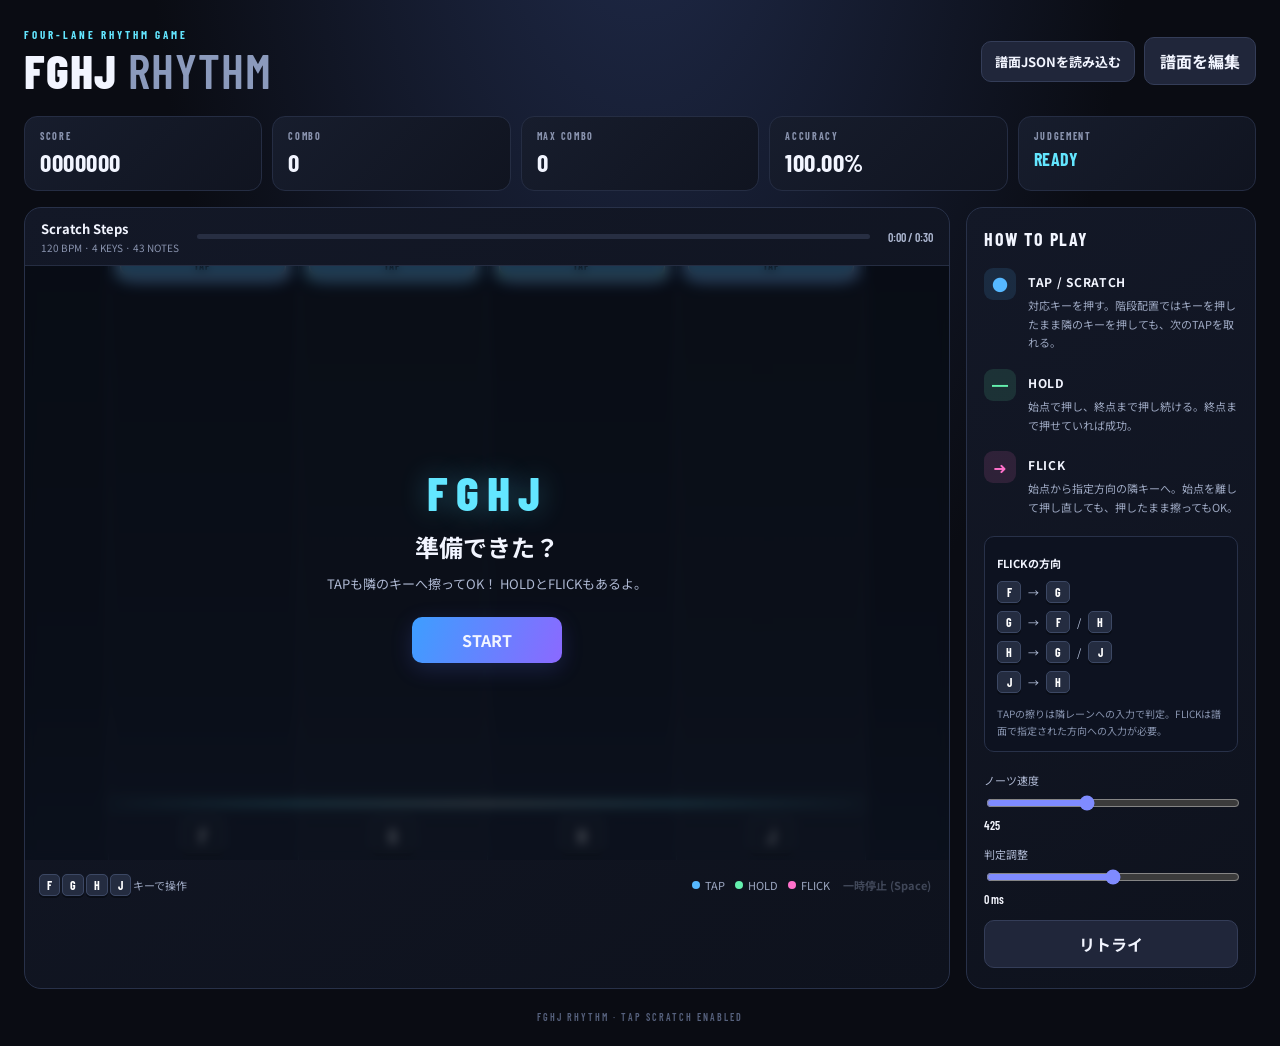
==== index.html @ d4723d65 "Add files via upload" ====
<!doctype html>
<html lang="ja">
<head>
<meta charset="utf-8"><meta name="viewport" content="width=device-width,initial-scale=1">
<title>FGHJ Rhythm</title><link rel="stylesheet" href="style.css">
</head>
<body>
<main class="app">
  <header class="topbar"><div><div class="eyebrow">FOUR-LANE RHYTHM GAME</div><h1>FGHJ <span>RHYTHM</span></h1></div>
    <div class="top-actions"><label class="file-button" for="chartFile">譜面JSONを読み込む</label><input id="chartFile" type="file" accept=".json,application/json"><button id="editorToggle" class="secondary">譜面を編集</button></div>
  </header>
  <section class="hud">
    <div class="stat"><span>SCORE</span><strong id="score">0000000</strong></div><div class="stat"><span>COMBO</span><strong id="combo">0</strong></div><div class="stat"><span>MAX COMBO</span><strong id="maxCombo">0</strong></div><div class="stat"><span>ACCURACY</span><strong id="accuracy">100.00%</strong></div><div class="stat"><span>JUDGEMENT</span><strong id="judgement">READY</strong></div>
  </section>
  <section class="game-layout">
    <div class="game-shell">
      <div class="game-meta"><div><strong id="songTitle">Scratch Steps</strong><small id="songInfo">120 BPM · 4 KEYS</small></div><div class="progress-wrap"><div id="progress"></div></div><span id="timeLabel">0:00 / 0:30</span></div>
      <div id="game" class="game" tabindex="0" aria-label="FGHJキーで操作する音楽ゲーム">
        <div class="lane-guides"><div class="lane" data-lane="0"><div class="lane-key">F</div></div><div class="lane" data-lane="1"><div class="lane-key">G</div></div><div class="lane" data-lane="2"><div class="lane-key">H</div></div><div class="lane" data-lane="3"><div class="lane-key">J</div></div></div>
        <div id="notes" class="notes"></div><div class="hit-line"><span></span></div><div id="laneFlash" class="lane-flashes"></div>
        <div id="countdown" class="overlay"><div class="overlay-card"><div class="big-symbol">FGHJ</div><h2 id="overlayTitle">準備できた？</h2><p id="overlayText">TAPも隣のキーへ擦ってOK！ HOLDとFLICKもあるよ。</p><button id="startButton" class="primary">START</button></div></div>
        <div id="pauseOverlay" class="overlay hidden"><div class="overlay-card"><h2>PAUSED</h2><p>Spaceキーまたはボタンで再開</p><button id="resumeButton" class="primary">再開</button></div></div>
      </div>
      <div class="key-hints"><span><kbd>F</kbd> <kbd>G</kbd> <kbd>H</kbd> <kbd>J</kbd> キーで操作</span><span><i class="dot tap"></i>TAP <i class="dot hold"></i>HOLD <i class="dot flick"></i>FLICK</span><button id="pauseButton" class="text-button" disabled>一時停止 (Space)</button></div>
    </div>
    <aside class="side-panel">
      <h2>HOW TO PLAY</h2>
      <div class="how-item"><span class="note-icon tap-icon">●</span><div><strong>TAP / SCRATCH</strong><p>対応キーを押す。階段配置ではキーを押したまま隣のキーを押しても、次のTAPを取れる。</p></div></div>
      <div class="how-item"><span class="note-icon hold-icon">━</span><div><strong>HOLD</strong><p>始点で押し、終点まで押し続ける。終点まで押せていれば成功。</p></div></div>
      <div class="how-item"><span class="note-icon flick-icon">➜</span><div><strong>FLICK</strong><p>始点から指定方向の隣キーへ。始点を離して押し直しても、押したまま擦ってもOK。</p></div></div>
      <div class="rule-box"><strong>FLICKの方向</strong><div class="direction-row"><kbd>F</kbd> → <kbd>G</kbd></div><div class="direction-row"><kbd>G</kbd> → <kbd>F</kbd> / <kbd>H</kbd></div><div class="direction-row"><kbd>H</kbd> → <kbd>G</kbd> / <kbd>J</kbd></div><div class="direction-row"><kbd>J</kbd> → <kbd>H</kbd></div><small>TAPの擦りは隣レーンへの入力で判定。FLICKは譜面で指定された方向への入力が必要。</small></div>
      <div class="side-bottom"><label class="setting"><span>ノーツ速度</span><input id="speed" type="range" min="250" max="700" step="25" value="425"><b id="speedValue">425</b></label><label class="setting"><span>判定調整</span><input id="offset" type="range" min="-100" max="100" step="5" value="0"><b id="offsetValue">0 ms</b></label><button id="retryButton" class="secondary full">リトライ</button></div>
    </aside>
  </section>
  <section id="chartPanel" class="chart-panel hidden"><div class="chart-panel-head"><div><h2>譜面JSON</h2><p>階段TAP、HOLD、FLICKを編集できます。timeは曲開始からの秒数。</p></div><button id="downloadChart" class="secondary">JSONを保存</button></div><textarea id="chartText" spellcheck="false" aria-label="譜面JSON"></textarea><div class="chart-actions"><button id="applyChart" class="primary">譜面を適用</button><span id="chartMessage" role="status"></span></div>
    <details><summary>譜面形式</summary><pre>{
  "title": "Scratch Steps",
  "bpm": 120,
  "duration": 30,
  "notes": [
    { "type": "tap", "lane": 0, "time": 2.0 },
    { "type": "tap", "lane": 1, "time": 2.25 },
    { "type": "hold", "lane": 2, "time": 3.0, "end": 4.0 },
    { "type": "flick", "lane": 2, "to": 3, "time": 5.0 }
  ]
}</pre><p>lane: F=0, G=1, H=2, J=3。FLICKのtoもレーン番号。TAPは同時押しも可能。</p></details>
  </section>
  <footer>FGHJ RHYTHM · TAP SCRATCH ENABLED</footer>
</main><script src="game.js"></script>
</body></html>
---- style.css ----
@import url('https://fonts.googleapis.com/css2?family=Barlow+Condensed:wght@500;600;700;800&family=Noto+Sans+JP:wght@400;500;600;700;800&display=swap');
:root{color-scheme:dark;--bg:#0a0c13;--muted:#8993ae;--text:#f2f5ff;--cyan:#63e6ff;--tap:#56b8ff;--hold:#64f0ae;--flick:#ff70ca}
*{box-sizing:border-box}body{margin:0;background:radial-gradient(ellipse at 50% -20%,#202b4b 0%,var(--bg) 55%);color:var(--text);font-family:'Noto Sans JP',system-ui,sans-serif;min-height:100vh}button,input,textarea{font:inherit}button{cursor:pointer;border:0;color:var(--text);font-weight:700;border-radius:10px;padding:11px 15px;transition:transform .12s,filter .12s}button:hover{filter:brightness(1.12)}button:active{transform:scale(.98)}button:disabled{opacity:.35;cursor:not-allowed}.primary{background:linear-gradient(110deg,#3d9eff,#8b69ff);box-shadow:0 6px 22px #5a76ff30}.secondary,.file-button{background:#20263a;border:1px solid #343d58}.file-button{display:inline-flex;align-items:center;padding:10px 13px;border-radius:10px;font-size:13px;font-weight:700;cursor:pointer}#chartFile{display:none}.app{max-width:1300px;margin:auto;padding:28px 24px 18px}.topbar{display:flex;justify-content:space-between;align-items:center;gap:20px;margin-bottom:22px}.eyebrow{font:700 11px 'Barlow Condensed',sans-serif;letter-spacing:3px;color:var(--cyan)}h1{font:800 clamp(32px,4vw,48px)/1 'Barlow Condensed',sans-serif;letter-spacing:1px;margin:5px 0 0}h1 span{color:#8b9abc;font-weight:600}.top-actions{display:flex;gap:9px;align-items:center;flex-wrap:wrap}.hud{display:grid;grid-template-columns:repeat(5,1fr);gap:10px;margin-bottom:16px}.stat{padding:13px 15px;background:linear-gradient(135deg,#171d2d,#101420);border:1px solid #252d43;border-radius:13px;min-width:0}.stat span{display:block;color:var(--muted);font:700 10px 'Barlow Condensed',sans-serif;letter-spacing:1.7px;margin-bottom:5px}.stat strong{font:700 clamp(17px,2vw,25px) 'Barlow Condensed',sans-serif;letter-spacing:.5px;white-space:nowrap}.stat:last-child strong{font-size:18px;color:var(--cyan)}.game-layout{display:grid;grid-template-columns:minmax(0,1fr) 290px;gap:16px;align-items:stretch}.game-shell,.side-panel,.chart-panel{background:linear-gradient(150deg,#131827,#0e121d);border:1px solid #283149;border-radius:17px;overflow:hidden}.game-meta{height:58px;padding:11px 16px;display:flex;align-items:center;gap:18px;border-bottom:1px solid #252d42}.game-meta>div:first-child{min-width:130px}.game-meta strong{display:block;font-size:13px}.game-meta small{display:block;color:var(--muted);font-size:10px;margin-top:2px}.progress-wrap{height:5px;background:#272e42;border-radius:5px;flex:1;overflow:hidden}.progress-wrap div{height:100%;width:0;background:linear-gradient(90deg,var(--cyan),#9c7cff);transition:width .1s}#timeLabel{font:600 12px 'Barlow Condensed',sans-serif;color:#aeb8d2;white-space:nowrap}.game{height:min(66vh,650px);min-height:440px;position:relative;overflow:hidden;background:linear-gradient(180deg,#0d1220,#11172a 70%,#172039);outline:none;user-select:none;touch-action:manipulation}.lane-guides{position:absolute;inset:0;display:grid;grid-template-columns:repeat(4,1fr);padding:0 9%}.lane{position:relative;border-left:1px solid #343e5b;background:linear-gradient(180deg,#ffffff02,#8c9dff08)}.lane:last-child{border-right:1px solid #343e5b}.lane:nth-child(even){background-color:#ffffff04}.lane-key{position:absolute;bottom:7px;left:50%;transform:translateX(-50%);width:45px;height:36px;display:grid;place-items:center;border:1px solid #596786;border-radius:8px;background:#222b42;color:#eaf1ff;font:700 21px 'Barlow Condensed',sans-serif;box-shadow:0 3px 0 #090d16;z-index:4}.lane.active .lane-key{background:#b1f6ff;color:#0d1730;box-shadow:0 0 24px #5be7ff99;transform:translateX(-50%) translateY(2px)}.hit-line{position:absolute;left:9%;right:9%;bottom:55px;height:3px;background:linear-gradient(90deg,transparent,var(--cyan),#fff,var(--cyan),transparent);box-shadow:0 0 14px #65e8ff90;z-index:3}.hit-line span{position:absolute;left:0;right:0;top:-7px;height:17px;background:linear-gradient(90deg,transparent,#68eaff10,transparent)}.notes{position:absolute;inset:0;z-index:2;pointer-events:none}.note{position:absolute;width:18%;left:calc(9% + var(--lane)*20.5% + 1.25%);height:18px;transform:translateY(-50%);border:1px solid #ffffff9c;display:flex;align-items:center;justify-content:center;font:800 10px 'Barlow Condensed',sans-serif;letter-spacing:1px}.note.tap{background:var(--tap);color:#07111e;border-radius:50px;box-shadow:0 0 16px #56b8ff99}.note.hold{background:linear-gradient(90deg,#38cf8b,#9bffd2);color:#082016;border-radius:7px 7px 3px 3px;box-shadow:0 0 13px #64f0ae70}.hold-body{position:absolute;left:0;right:0;top:100%;background:linear-gradient(90deg,#2bb97977,#8fffc077);border-left:2px solid var(--hold);border-right:2px solid var(--hold);border-bottom:2px solid var(--hold);border-radius:0 0 6px 6px}.note.flick{background:var(--flick);color:#2b0920;border-radius:5px 13px 5px 13px;box-shadow:0 0 16px #ff70ca88}.note.flick::after{content:attr(data-arrow);position:absolute;right:8px;font-size:17px}.note.hit{opacity:.2}.lane-flashes{position:absolute;inset:0;pointer-events:none;z-index:1}.flash{position:absolute;bottom:0;height:100px;width:20.5%;background:linear-gradient(0deg,#68eaff24,transparent);animation:fade .2s forwards}@keyframes fade{to{opacity:0}}.overlay{position:absolute;inset:0;z-index:8;display:grid;place-items:center;background:#080b13bb;backdrop-filter:blur(5px)}.overlay.hidden{display:none}.overlay-card{text-align:center;padding:28px 22px;max-width:390px}.big-symbol{font:800 48px 'Barlow Condensed',sans-serif;letter-spacing:8px;color:var(--cyan);text-shadow:0 0 28px #54dfff55}.overlay h2{margin:8px 0;font-size:24px}.overlay p{font-size:13px;line-height:1.8;color:#aeb8d2;margin:0 0 22px}.overlay button{min-width:150px}.key-hints{display:flex;align-items:center;gap:9px;flex-wrap:wrap;padding:13px 14px;color:#9da8c2;font-size:11px}.key-hints kbd,.direction-row kbd{font:700 12px 'Barlow Condensed',sans-serif;padding:3px 7px;background:#242c40;border:1px solid #3c4864;border-radius:5px;color:#fff;box-shadow:0 2px 0 #090d16}.key-hints>span:nth-child(2){display:flex;align-items:center;gap:5px;margin-left:auto}.dot{display:inline-block;width:8px;height:8px;border-radius:50%;margin-left:5px}.dot.tap{background:var(--tap)}.dot.hold{background:var(--hold)}.dot.flick{background:var(--flick)}.text-button{background:transparent;color:#9ca8c5;padding:4px;font-size:11px}.side-panel{padding:20px 17px;display:flex;flex-direction:column}.side-panel h2,.chart-panel h2{font:700 18px 'Barlow Condensed',sans-serif;letter-spacing:1.5px;margin:0 0 18px}.how-item{display:flex;gap:12px;align-items:flex-start;margin-bottom:17px}.note-icon{width:32px;height:32px;flex:none;border-radius:9px;display:grid;place-items:center;font-weight:800}.tap-icon{background:#56b8ff20;color:var(--tap)}.hold-icon{background:#64f0ae20;color:var(--hold)}.flick-icon{background:#ff70ca20;color:var(--flick)}.how-item strong{font-size:12px;letter-spacing:.7px}.how-item p{font-size:11px;color:#9da8c2;line-height:1.7;margin:4px 0 0}.rule-box{padding:12px;background:#0d1220;border:1px solid #283149;border-radius:10px;margin-top:2px}.rule-box>strong{font-size:11px}.direction-row{display:flex;align-items:center;gap:7px;margin-top:8px;font-size:11px;color:#b6c2dc}.direction-row kbd{min-width:24px;text-align:center}.rule-box small{display:block;color:#8793ae;line-height:1.7;font-size:10px;margin-top:12px}.side-bottom{margin-top:auto;padding-top:20px}.setting{display:grid;grid-template-columns:1fr auto;gap:5px 10px;align-items:center;margin-bottom:14px;font-size:11px;color:#aeb8d2}.setting b{font:600 12px 'Barlow Condensed',sans-serif;color:#f5f7ff}.setting input{grid-column:1/3;width:100%;accent-color:#7f8bff}.full{width:100%}.chart-panel{margin-top:16px;padding:20px}.chart-panel-head{display:flex;align-items:center;justify-content:space-between;gap:15px}.chart-panel h2{margin-bottom:5px}.chart-panel p{font-size:12px;color:#9da8c2;margin:0 0 15px}.chart-panel textarea{width:100%;min-height:230px;background:#090d17;border:1px solid #303b56;border-radius:10px;color:#d4e7ff;padding:14px;font:12px/1.65 ui-monospace,SFMono-Regular,Consolas,monospace;resize:vertical}.chart-actions{display:flex;align-items:center;gap:14px;margin-top:12px}.chart-actions span{font-size:12px;color:var(--hold)}details{margin-top:17px;color:#aeb8d2;font-size:12px}details pre{background:#090d17;padding:12px;border-radius:8px;overflow:auto;color:#c6e4ff}details p{margin-top:10px!important}footer{text-align:center;color:#56617d;font:600 10px 'Barlow Condensed',sans-serif;letter-spacing:2px;padding:22px 0 5px}.hidden{display:none!important}
@media(max-width:900px){.game-layout{grid-template-columns:1fr}.side-panel{display:grid;grid-template-columns:repeat(2,minmax(0,1fr));gap:10px 18px}.side-panel h2,.rule-box,.side-bottom{grid-column:1/-1}.side-panel h2{margin-bottom:4px}.how-item{margin-bottom:6px}.side-bottom{padding-top:8px}.game{height:62vh}}@media(max-width:600px){.app{padding:18px 10px}.topbar{align-items:flex-start;flex-direction:column}.top-actions{width:100%}.hud{grid-template-columns:repeat(3,1fr)}.stat{padding:10px}.stat strong{font-size:19px}.game-meta{gap:8px;padding:10px}.game-meta>div:first-child{min-width:105px}.game-meta strong{font-size:11px}.game-meta small{font-size:9px}#timeLabel{font-size:10px}.game{min-height:420px;height:60vh}.lane-guides{padding:0 5%}.hit-line{left:5%;right:5%}.note{width:21%;left:calc(5% + var(--lane)*22.5% + .75%)}.lane-key{width:37px;height:32px}.key-hints{font-size:10px}.key-hints>span:nth-child(2){margin-left:0}.side-panel{grid-template-columns:1fr}.side-panel h2,.rule-box,.side-bottom{grid-column:1}.chart-panel{padding:14px}.chart-panel-head{align-items:flex-start;flex-direction:column}}
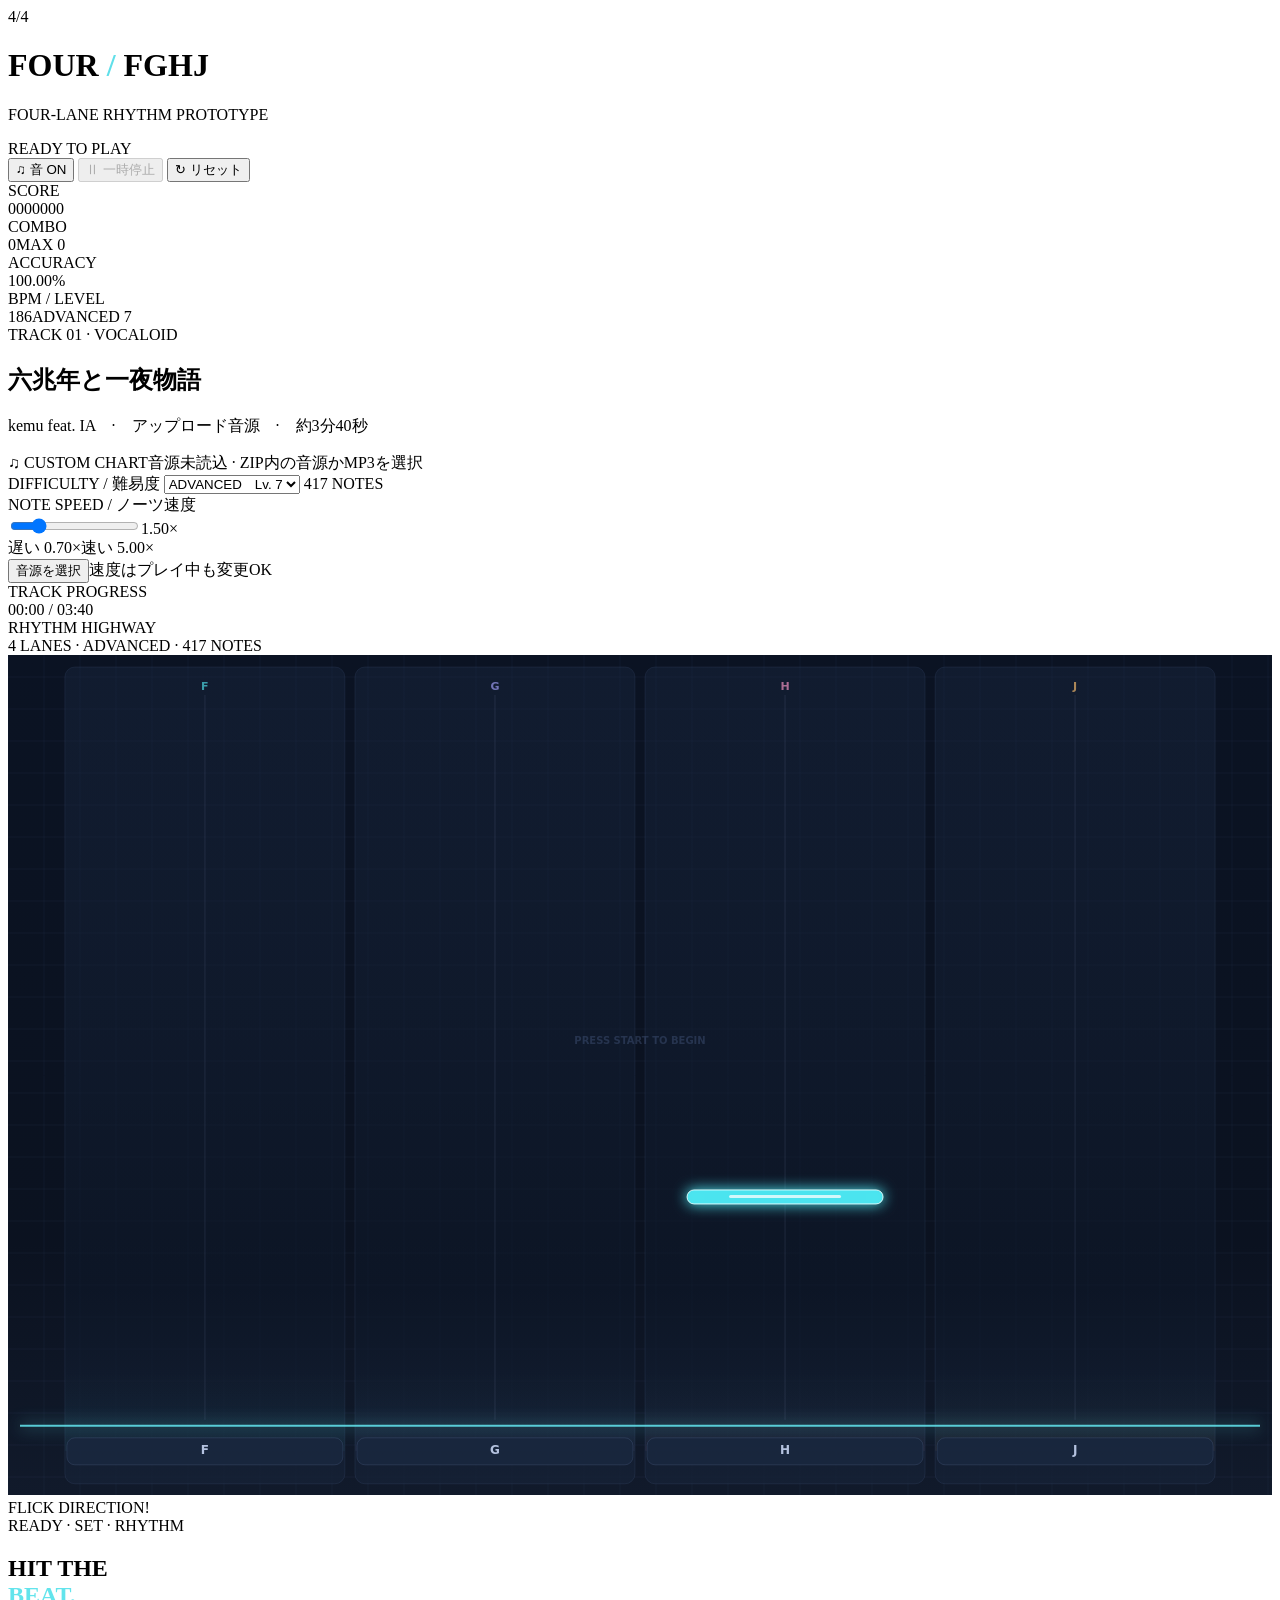
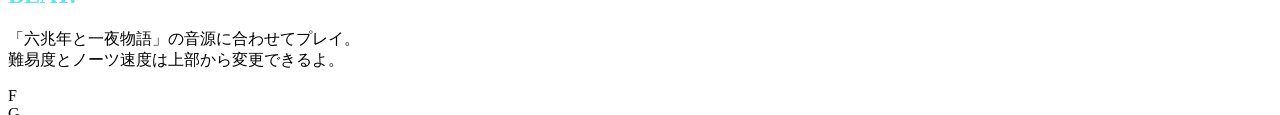
==== commit 2d2ad1f7: "Add files via upload" ====
--- a/index.html
+++ b/index.html
@@ -1,50 +1,450 @@
 <!doctype html>
 <html lang="ja">
 <head>
-<meta charset="utf-8"><meta name="viewport" content="width=device-width,initial-scale=1">
-<title>FGHJ Rhythm</title><link rel="stylesheet" href="style.css">
+<meta charset="utf-8">
+<meta name="viewport" content="width=device-width,initial-scale=1,maximum-scale=1,user-scalable=no">
+<meta name="theme-color" content="#090d18">
+<title>FOUR / FGHJ Rhythm — 六兆年と一夜物語</title>
+<link rel="stylesheet" href="./css/style.css">
+<script src="./js/game.js" defer></script>
 </head>
 <body>
-<main class="app">
-  <header class="topbar"><div><div class="eyebrow">FOUR-LANE RHYTHM GAME</div><h1>FGHJ <span>RHYTHM</span></h1></div>
-    <div class="top-actions"><label class="file-button" for="chartFile">譜面JSONを読み込む</label><input id="chartFile" type="file" accept=".json,application/json"><button id="editorToggle" class="secondary">譜面を編集</button></div>
+<div class="app">
+  <header class="topbar">
+    <div class="brand">
+      <div class="logo">4/4</div>
+      <div><h1>FOUR <span style="color:#60dfe9">/</span> FGHJ</h1><p>FOUR-LANE RHYTHM PROTOTYPE</p></div>
+    </div>
+    <div class="top-actions">
+      <div class="status"><span class="status-dot"></span><span id="statusText">READY TO PLAY</span></div>
+      <button class="icon-btn" id="soundBtn" title="リズムガイド音のON/OFF">♫ 音 ON</button>
+      <button class="secondary-btn" id="pauseBtn" disabled>Ⅱ 一時停止</button>
+      <button class="secondary-btn" id="restartBtn">↻ リセット</button>
+    </div>
   </header>
-  <section class="hud">
-    <div class="stat"><span>SCORE</span><strong id="score">0000000</strong></div><div class="stat"><span>COMBO</span><strong id="combo">0</strong></div><div class="stat"><span>MAX COMBO</span><strong id="maxCombo">0</strong></div><div class="stat"><span>ACCURACY</span><strong id="accuracy">100.00%</strong></div><div class="stat"><span>JUDGEMENT</span><strong id="judgement">READY</strong></div>
+
+  <section class="hud" aria-label="プレイ情報">
+    <div class="metric primary"><div class="metric-label">SCORE</div><div class="metric-value" id="score">0000000</div></div>
+    <div class="metric"><div class="metric-label">COMBO</div><div class="metric-value" id="combo">0<span class="metric-sub">MAX <span id="maxCombo">0</span></span></div></div>
+    <div class="metric"><div class="metric-label">ACCURACY</div><div class="metric-value" id="accuracy">100.00<span class="metric-sub">%</span></div></div>
+    <div class="metric"><div class="metric-label">BPM / LEVEL</div><div class="metric-value"><span id="bpmMain">186</span><span class="metric-sub" id="levelLabel">ADVANCED 7</span></div></div>
   </section>
-  <section class="game-layout">
-    <div class="game-shell">
-      <div class="game-meta"><div><strong id="songTitle">Scratch Steps</strong><small id="songInfo">120 BPM · 4 KEYS</small></div><div class="progress-wrap"><div id="progress"></div></div><span id="timeLabel">0:00 / 0:30</span></div>
-      <div id="game" class="game" tabindex="0" aria-label="FGHJキーで操作する音楽ゲーム">
-        <div class="lane-guides"><div class="lane" data-lane="0"><div class="lane-key">F</div></div><div class="lane" data-lane="1"><div class="lane-key">G</div></div><div class="lane" data-lane="2"><div class="lane-key">H</div></div><div class="lane" data-lane="3"><div class="lane-key">J</div></div></div>
-        <div id="notes" class="notes"></div><div class="hit-line"><span></span></div><div id="laneFlash" class="lane-flashes"></div>
-        <div id="countdown" class="overlay"><div class="overlay-card"><div class="big-symbol">FGHJ</div><h2 id="overlayTitle">準備できた？</h2><p id="overlayText">TAPも隣のキーへ擦ってOK！ HOLDとFLICKもあるよ。</p><button id="startButton" class="primary">START</button></div></div>
-        <div id="pauseOverlay" class="overlay hidden"><div class="overlay-card"><h2>PAUSED</h2><p>Spaceキーまたはボタンで再開</p><button id="resumeButton" class="primary">再開</button></div></div>
+
+  <section class="song-settings" aria-label="楽曲とゲーム設定">
+    <div class="song-ident">
+      <div class="song-kicker">TRACK 01 · VOCALOID</div>
+      <h2 class="song-title">六兆年と一夜物語</h2>
+      <p class="song-artist">kemu feat. IA　·　アップロード音源　·　約3分40秒</p>
+      <div class="audio-controls"><span class="track-tag">♫ CUSTOM CHART</span><span class="audio-state" id="audioStatus" aria-live="polite">音源を読み込み中…</span></div>
+    </div>
+    <label class="setting-field">
+      <span class="setting-label">DIFFICULTY / 難易度</span>
+      <select class="setting-select" id="difficultySelect" aria-label="難易度を選択">
+        <option value="ADVANCED">ADVANCED　Lv. 7</option>
+        <option value="EXPERT">EXPERT　Lv. 11</option>
+        <option value="MASTER">MASTER　Lv. 13</option>
+      </select>
+      <span class="audio-state" id="chartCount">417 NOTES</span>
+    </label>
+    <div class="setting-field">
+      <label class="setting-label" for="speedSlider">NOTE SPEED / ノーツ速度</label>
+      <div class="speed-line"><input class="speed-slider" id="speedSlider" type="range" min="0.70" max="5.00" step="0.05" value="1.50"><output class="speed-value" id="speedValue" for="speedSlider">1.50×</output></div>
+      <div class="speed-extremes"><span>遅い 0.70×</span><span>速い 5.00×</span></div>
+      <div class="audio-controls"><button class="secondary-btn" id="audioLoadBtn" type="button">音源を選択</button><input id="audioFile" type="file" accept="audio/*,.mp3" hidden><span class="audio-state">速度はプレイ中も変更OK</span></div>
+    </div>
+  </section>
+  <audio id="songAudio" src="./music/rokuchounen.mp3" preload="auto"></audio>
+
+  <div class="progress-wrap"><span class="progress-label">TRACK PROGRESS</span><div class="progress-track"><div class="progress-fill" id="progressFill"></div></div><span class="time-label" id="timeLabel">00:00 / 03:40</span></div>
+
+  <main class="game-panel">
+    <div class="stage-head">
+      <div class="stage-heading"><span class="live-bars"><i></i><i></i><i></i><i></i><i></i></span> RHYTHM HIGHWAY</div>
+      <div class="stage-meta" id="stageMeta">4 LANES · 3 NOTE TYPES · SONG CHART</div>
+    </div>
+    <div class="canvas-wrap" id="canvasWrap">
+      <canvas id="game" tabindex="0" aria-label="4レーンのリズムゲーム。FGHJキーまたは画面下部のスワイプでプレイ"></canvas>
+      <div class="toast" id="toast">FLICK DIRECTION!</div>
+      <div class="overlay" id="overlay">
+        <div class="overlay-card" id="overlayCard">
+          <div class="eyebrow">READY · SET · RHYTHM</div>
+          <h2>HIT THE<br><span style="color:#63e4ec">BEAT.</span></h2>
+          <p>「六兆年と一夜物語」の音源に合わせてプレイ。<br>難易度とノーツ速度は上部から変更できるよ。</p>
+          <div class="keychips"><div class="keycap">F</div><div class="keycap">G</div><div class="keycap">H</div><div class="keycap">J</div></div>
+          <button class="primary-btn overlay-btn" id="startBtn">▶　ゲームスタート</button>
+          <p class="overlay-note">キーボード：FGHJ / FLICKは←・→で方向指定<br>タッチ・マウス：左右スワイプでTAP・FLICKも取得</p>
+        </div>
       </div>
-      <div class="key-hints"><span><kbd>F</kbd> <kbd>G</kbd> <kbd>H</kbd> <kbd>J</kbd> キーで操作</span><span><i class="dot tap"></i>TAP <i class="dot hold"></i>HOLD <i class="dot flick"></i>FLICK</span><button id="pauseButton" class="text-button" disabled>一時停止 (Space)</button></div>
-    </div>
-    <aside class="side-panel">
-      <h2>HOW TO PLAY</h2>
-      <div class="how-item"><span class="note-icon tap-icon">●</span><div><strong>TAP / SCRATCH</strong><p>対応キーを押す。階段配置ではキーを押したまま隣のキーを押しても、次のTAPを取れる。</p></div></div>
-      <div class="how-item"><span class="note-icon hold-icon">━</span><div><strong>HOLD</strong><p>始点で押し、終点まで押し続ける。終点まで押せていれば成功。</p></div></div>
-      <div class="how-item"><span class="note-icon flick-icon">➜</span><div><strong>FLICK</strong><p>始点から指定方向の隣キーへ。始点を離して押し直しても、押したまま擦ってもOK。</p></div></div>
-      <div class="rule-box"><strong>FLICKの方向</strong><div class="direction-row"><kbd>F</kbd> → <kbd>G</kbd></div><div class="direction-row"><kbd>G</kbd> → <kbd>F</kbd> / <kbd>H</kbd></div><div class="direction-row"><kbd>H</kbd> → <kbd>G</kbd> / <kbd>J</kbd></div><div class="direction-row"><kbd>J</kbd> → <kbd>H</kbd></div><small>TAPの擦りは隣レーンへの入力で判定。FLICKは譜面で指定された方向への入力が必要。</small></div>
-      <div class="side-bottom"><label class="setting"><span>ノーツ速度</span><input id="speed" type="range" min="250" max="700" step="25" value="425"><b id="speedValue">425</b></label><label class="setting"><span>判定調整</span><input id="offset" type="range" min="-100" max="100" step="5" value="0"><b id="offsetValue">0 ms</b></label><button id="retryButton" class="secondary full">リトライ</button></div>
-    </aside>
-  </section>
-  <section id="chartPanel" class="chart-panel hidden"><div class="chart-panel-head"><div><h2>譜面JSON</h2><p>階段TAP、HOLD、FLICKを編集できます。timeは曲開始からの秒数。</p></div><button id="downloadChart" class="secondary">JSONを保存</button></div><textarea id="chartText" spellcheck="false" aria-label="譜面JSON"></textarea><div class="chart-actions"><button id="applyChart" class="primary">譜面を適用</button><span id="chartMessage" role="status"></span></div>
-    <details><summary>譜面形式</summary><pre>{
-  "title": "Scratch Steps",
-  "bpm": 120,
-  "duration": 30,
-  "notes": [
-    { "type": "tap", "lane": 0, "time": 2.0 },
-    { "type": "tap", "lane": 1, "time": 2.25 },
-    { "type": "hold", "lane": 2, "time": 3.0, "end": 4.0 },
-    { "type": "flick", "lane": 2, "to": 3, "time": 5.0 }
-  ]
-}</pre><p>lane: F=0, G=1, H=2, J=3。FLICKのtoもレーン番号。TAPは同時押しも可能。</p></details>
-  </section>
-  <footer>FGHJ RHYTHM · TAP SCRATCH ENABLED</footer>
-</main><script src="game.js"></script>
-</body></html>+    </div>
+    <div class="bottom-row">
+      <div class="legend">
+        <div class="legend-item"><span class="legend-dot tap"></span><strong>TAP</strong><span>押す / 擦る</span></div>
+        <div class="legend-item"><span class="legend-dot hold"></span><strong>HOLD</strong><span>終点まで押し続ける</span></div>
+        <div class="legend-item"><span class="legend-dot flick"></span><strong>FLICK</strong><span>矢印方向へ擦る</span></div>
+      </div>
+      <div class="foot-hint"><strong>FGHJ</strong> レーン入力　 ·　 <strong>← / →</strong> フリック方向<br>速度・難易度は上部で変更 · MISSでコンボが途切れる</div>
+    </div>
+  </main>
+
+  <div class="judgement-strip" aria-label="判定カウント">
+    <div class="j-item"><b>CRITICAL PERFECT</b><span class="count" id="countCP">0</span></div>
+    <div class="j-item"><b>PERFECT</b><span class="count" id="countP">0</span></div>
+    <div class="j-item"><b>GREAT</b><span class="count" id="countGr">0</span></div>
+    <div class="j-item"><b>GOOD</b><span class="count" id="countGd">0</span></div>
+    <div class="j-item"><b>MISS</b><span class="count" id="countM">0</span></div>
+  </div>
+</div>
+
+<script>
+(() => {
+  'use strict';
+  const BPM = 186, BEAT = 60 / BPM, APPROACH = 1.85;
+  let ROUND = 220.2, noteSpeed = 1.50, selectedDifficulty = 'ADVANCED', audioReady = false, audioFailed = false, audioObjectUrl = null;
+  const DIFFICULTY_INFO = { ADVANCED:{level:7,count:417}, EXPERT:{level:11,count:706}, MASTER:{level:13,count:1174} };
+  const CHART_DATA = {"ADVANCED":[[0.38,2,"T",0,0.0],[4.2262,2,"T",0,0.0],[4.9954,2,"T",0,0.0],[6.1492,3,"T",0,0.0],[6.5338,3,"T",0,0.0],[7.3031,1,"H",0,0.6452],[9.6591,0,"T",0,0.0],[9.8204,1,"F",1,0.0],[9.9817,2,"T",0,0.0],[10.143,3,"H",0,0.9677],[10.7882,0,"T",0,0.0],[11.4333,0,"T",0,0.0],[13.6914,0,"T",0,0.0],[14.014,0,"T",0,0.0],[14.1753,1,"T",0,0.0],[14.3365,3,"T",0,0.0],[15.7882,0,"T",0,0.0],[15.9495,3,"T",0,0.0],[16.5946,3,"T",0,0.0],[16.9172,0,"T",0,0.0],[17.2398,0,"T",0,0.0],[17.5624,0,"T",0,0.0],[18.2075,0,"T",0,0.0],[18.3688,3,"T",0,0.0],[19.3365,2,"T",0,0.0],[19.8204,3,"T",0,0.0],[19.9817,0,"T",0,0.0],[20.9495,2,"T",0,0.0],[21.1107,3,"T",0,0.0],[21.272,2,"T",0,0.0],[21.4333,3,"T",0,0.0],[21.5946,0,"T",0,0.0],[23.2075,3,"T",0,0.0],[23.8527,2,"T",0,0.0],[24.8204,0,"T",0,0.0],[25.143,3,"T",0,0.0],[25.4656,1,"F",1,0.0],[26.272,1,"F",1,0.0],[26.9172,1,"T",0,0.0],[27.0785,2,"T",0,0.0],[27.5624,2,"T",0,0.0],[27.8849,3,"T",0,0.0],[28.3688,0,"T",0,0.0],[29.4978,0,"T",0,0.0],[29.6591,1,"T",0,0.0],[29.9817,0,"F",1,0.0],[30.143,3,"T",0,0.0],[30.4656,3,"T",0,0.0],[31.1107,0,"T",0,0.0],[31.5946,3,"T",0,0.0],[31.7559,0,"H",0,0.6452],[32.0785,1,"T",0,0.0],[32.4011,1,"T",0,0.0],[33.2075,3,"T",0,0.0],[34.014,1,"T",0,0.0],[34.3365,3,"T",0,0.0],[34.6591,1,"T",0,0.0],[35.5462,1,"T",0,0.0],[35.6269,0,"T",0,0.0],[35.9495,2,"T",0,0.0],[36.7559,3,"T",0,0.0],[37.0785,1,"F",-1,0.0],[37.5624,3,"T",0,0.0],[37.8849,2,"T",0,0.0],[38.3688,2,"T",0,0.0],[38.5301,0,"T",0,0.0],[38.8527,1,"T",0,0.0],[39.1753,2,"T",0,0.0],[40.6269,2,"T",0,0.0],[41.1107,3,"F",-1,0.0],[42.0785,2,"T",0,0.0],[42.4011,1,"T",0,0.0],[42.7236,1,"T",0,0.0],[43.3688,1,"T",0,0.0],[43.5301,0,"T",0,0.0],[43.8527,2,"T",0,0.0],[44.4978,3,"T",0,0.0],[44.8204,2,"T",0,0.0],[45.7882,0,"T",0,0.0],[46.1107,1,"T",0,0.0],[46.4333,1,"T",0,0.0],[47.0785,3,"H",0,0.9677],[47.4011,2,"T",0,0.0],[47.5624,0,"T",0,0.0],[48.2075,3,"T",0,0.0],[48.3688,2,"T",0,0.0],[48.5301,1,"T",0,0.0],[48.6914,2,"T",0,0.0],[49.8204,1,"H",0,0.6452],[49.9817,0,"T",0,0.0],[50.143,2,"T",0,0.0],[50.3043,0,"T",0,0.0],[50.4656,3,"T",0,0.0],[51.1107,0,"T",0,0.0],[51.4333,1,"T",0,0.0],[51.7559,0,"H",0,0.9677],[53.0462,1,"H",0,0.9677],[53.6914,0,"T",0,0.0],[53.8527,2,"T",0,0.0],[54.6591,0,"T",0,0.0],[55.3043,3,"H",0,0.6452],[55.6269,1,"T",0,0.0],[55.7882,2,"T",0,0.0],[56.5946,3,"T",0,0.0],[59.3365,1,"T",0,0.0],[59.6591,0,"T",0,0.0],[60.4656,0,"T",0,0.0],[60.6269,1,"T",0,0.0],[61.4333,0,"T",0,0.0],[62.8849,1,"F",1,0.0],[63.0462,3,"T",0,0.0],[63.2075,1,"H",0,0.6452],[64.1753,3,"T",0,0.0],[64.4978,0,"F",1,0.0],[64.6591,1,"T",0,0.0],[66.1107,2,"T",0,0.0],[66.272,0,"T",0,0.0],[66.5946,2,"T",0,0.0],[69.014,3,"H",0,0.9677],[69.3365,1,"T",0,0.0],[69.6591,2,"T",0,0.0],[70.143,1,"T",0,0.0],[70.4656,3,"T",0,0.0],[72.4011,0,"H",0,0.9677],[72.7236,1,"H",0,0.9677],[73.5301,2,"H",0,0.6452],[74.1753,1,"T",0,0.0],[74.9817,3,"T",0,0.0],[75.7882,2,"T",0,0.0],[75.9495,0,"T",0,0.0],[76.1107,3,"H",0,0.6452],[77.0785,2,"T",0,0.0],[77.2398,1,"T",0,0.0],[77.8849,0,"T",0,0.0],[78.5301,3,"T",0,0.0],[78.6914,1,"T",0,0.0],[79.3365,2,"T",0,0.0],[79.6591,1,"F",-1,0.0],[79.9817,3,"T",0,0.0],[80.3043,0,"T",0,0.0],[80.4656,2,"T",0,0.0],[80.6269,3,"T",0,0.0],[80.7882,1,"T",0,0.0],[82.2398,2,"T",0,0.0],[82.4011,1,"T",0,0.0],[82.4817,3,"F",-1,0.0],[82.5624,0,"T",0,0.0],[84.3365,3,"F",-1,0.0],[84.4978,1,"H",0,0.6452],[84.6591,2,"T",0,0.0],[85.3043,2,"T",0,0.0],[86.272,0,"T",0,0.0],[86.5946,1,"T",0,0.0],[87.4011,1,"T",0,0.0],[87.7236,3,"T",0,0.0],[88.2075,3,"T",0,0.0],[88.3688,1,"H",0,0.6452],[88.8527,3,"T",0,0.0],[89.014,2,"T",0,0.0],[89.1753,3,"T",0,0.0],[89.6591,1,"T",0,0.0],[90.4656,2,"T",0,0.0],[90.6269,3,"T",0,0.0],[90.9495,1,"H",0,0.6452],[91.272,0,"H",0,0.6452],[91.4333,3,"T",0,0.0],[91.5946,2,"T",0,0.0],[92.4011,1,"T",0,0.0],[93.2075,1,"H",0,0.9677],[93.5301,2,"T",0,0.0],[93.6914,3,"T",0,0.0],[94.1753,0,"T",0,0.0],[94.8204,2,"F",1,0.0],[94.9817,3,"T",0,0.0],[95.4656,3,"T",0,0.0],[95.8688,2,"T",0,0.0],[96.272,0,"H",0,0.6452],[96.4333,1,"F",-1,0.0],[97.0785,0,"T",0,0.0],[97.4011,3,"H",0,0.6452],[97.8849,0,"T",0,0.0],[99.4978,0,"T",0,0.0],[100.3043,1,"T",0,0.0],[100.4656,0,"H",0,0.9677],[100.6269,2,"F",-1,0.0],[101.1107,1,"T",0,0.0],[101.272,3,"T",0,0.0],[101.4333,2,"T",0,0.0],[101.7559,2,"F",1,0.0],[101.9172,1,"T",0,0.0],[103.0462,0,"T",0,0.0],[103.3688,0,"T",0,0.0],[103.5301,1,"T",0,0.0],[103.6914,2,"T",0,0.0],[104.3365,1,"T",0,0.0],[104.4171,0,"H",0,0.9677],[105.4656,2,"T",0,0.0],[105.6269,0,"T",0,0.0],[105.7882,1,"T",0,0.0],[106.4333,0,"H",0,0.6452],[106.5139,3,"T",0,0.0],[106.5946,1,"T",0,0.0],[107.5624,2,"T",0,0.0],[107.8849,2,"T",0,0.0],[108.2075,3,"T",0,0.0],[108.3688,1,"T",0,0.0],[108.5301,0,"F",1,0.0],[108.6914,1,"T",0,0.0],[109.3365,3,"T",0,0.0],[109.4978,0,"T",0,0.0],[109.9817,3,"T",0,0.0],[110.3043,0,"T",0,0.0],[110.6269,1,"H",0,0.6452],[111.1107,3,"T",0,0.0],[111.272,0,"T",0,0.0],[111.7559,1,"T",0,0.0],[112.2398,0,"T",0,0.0],[112.3204,2,"T",0,0.0],[112.4011,3,"T",0,0.0],[112.7236,1,"F",1,0.0],[112.8849,0,"H",0,0.6452],[113.0462,3,"T",0,0.0],[114.014,0,"T",0,0.0],[114.1753,1,"T",0,0.0],[114.3365,3,"T",0,0.0],[114.4978,1,"T",0,0.0],[114.6591,0,"T",0,0.0],[114.9817,3,"T",0,0.0],[117.2398,2,"T",0,0.0],[118.0462,1,"T",0,0.0],[118.3688,0,"T",0,0.0],[118.8527,0,"T",0,0.0],[119.1753,2,"T",0,0.0],[119.4978,3,"T",0,0.0],[119.6591,1,"T",0,0.0],[119.8204,0,"T",0,0.0],[119.9817,2,"T",0,0.0],[120.7882,1,"T",0,0.0],[121.1107,2,"T",0,0.0],[121.4333,2,"T",0,0.0],[122.8849,3,"T",0,0.0],[123.2075,0,"T",0,0.0],[123.5301,0,"T",0,0.0],[123.8527,3,"F",-1,0.0],[124.014,2,"T",0,0.0],[124.9817,1,"T",0,0.0],[125.143,3,"T",0,0.0],[127.5624,3,"T",0,0.0],[127.8849,0,"F",1,0.0],[128.2075,1,"T",0,0.0],[129.014,2,"H",0,0.9677],[129.6591,1,"T",0,0.0],[131.5946,2,"H",0,0.6452],[131.7559,0,"T",0,0.0],[132.0785,1,"T",0,0.0],[132.4011,3,"H",0,0.6452],[132.7236,1,"T",0,0.0],[133.2075,2,"T",0,0.0],[134.9817,1,"T",0,0.0],[136.4333,3,"T",0,0.0],[136.5946,0,"H",0,0.6452],[137.0785,2,"T",0,0.0],[137.5624,0,"T",0,0.0],[138.6914,1,"T",0,0.0],[138.8527,3,"T",0,0.0],[139.6591,2,"T",0,0.0],[139.8204,0,"T",0,0.0],[140.4656,2,"T",0,0.0],[141.9172,3,"F",-1,0.0],[142.4011,3,"F",-1,0.0],[143.0462,1,"H",0,0.6452],[143.5301,2,"T",0,0.0],[143.6914,3,"T",0,0.0],[144.1753,0,"T",0,0.0],[144.3365,1,"T",0,0.0],[145.143,3,"T",0,0.0],[145.3043,0,"T",0,0.0],[146.5946,2,"T",0,0.0],[147.2398,3,"T",0,0.0],[147.8849,3,"T",0,0.0],[148.8527,3,"T",0,0.0],[149.3365,3,"T",0,0.0],[149.6591,1,"T",0,0.0],[149.9817,0,"T",0,0.0],[151.272,0,"T",0,0.0],[151.4333,1,"T",0,0.0],[152.0785,0,"T",0,0.0],[152.2398,2,"T",0,0.0],[152.4011,1,"T",0,0.0],[152.5624,0,"H",0,0.6452],[154.014,3,"T",0,0.0],[154.1753,1,"T",0,0.0],[154.6591,3,"T",0,0.0],[154.8204,0,"H",0,0.9677],[155.3043,3,"T",0,0.0],[155.4656,2,"T",0,0.0],[155.6269,3,"T",0,0.0],[156.272,2,"T",0,0.0],[156.5946,0,"H",0,0.6452],[156.9172,1,"T",0,0.0],[157.0785,2,"T",0,0.0],[158.0462,1,"T",0,0.0],[158.5301,1,"H",0,0.6452],[158.8527,0,"H",0,0.9677],[159.014,2,"T",0,0.0],[159.8204,1,"T",0,0.0],[159.9817,0,"T",0,0.0],[160.7882,1,"T",0,0.0],[161.1107,1,"F",-1,0.0],[162.4011,3,"T",0,0.0],[162.5624,0,"H",0,0.6452],[162.7236,2,"T",0,0.0],[163.9333,2,"T",0,0.0],[164.014,1,"T",0,0.0],[164.4978,1,"T",0,0.0],[164.6591,3,"T",0,0.0],[165.3043,2,"T",0,0.0],[165.6269,0,"T",0,0.0],[166.272,3,"T",0,0.0],[166.5946,3,"T",0,0.0],[166.7559,1,"T",0,0.0],[166.9172,2,"T",0,0.0],[168.0462,0,"T",0,0.0],[168.3688,3,"T",0,0.0],[168.5301,1,"H",0,0.6452],[169.1753,0,"H",0,0.6452],[169.3365,3,"T",0,0.0],[169.4978,2,"T",0,0.0],[170.4656,1,"T",0,0.0],[171.7559,3,"T",0,0.0],[172.0785,2,"T",0,0.0],[172.4011,2,"T",0,0.0],[172.8849,3,"H",0,0.9677],[173.3688,2,"T",0,0.0],[174.9817,1,"T",0,0.0],[176.1107,2,"T",0,0.0],[176.4333,3,"T",0,0.0],[176.7559,0,"T",0,0.0],[176.9172,3,"H",0,0.6452],[177.5624,0,"T",0,0.0],[177.8849,1,"F",1,0.0],[178.0462,0,"T",0,0.0],[178.3688,2,"T",0,0.0],[178.5301,1,"T",0,0.0],[178.9333,2,"T",0,0.0],[179.014,3,"T",0,0.0],[179.4978,3,"T",0,0.0],[179.6591,2,"F",1,0.0],[179.9817,3,"T",0,0.0],[180.3043,3,"H",0,0.9677],[180.7882,2,"T",0,0.0],[181.5946,1,"H",0,0.9677],[182.0785,3,"T",0,0.0],[183.0462,3,"T",0,0.0],[184.014,0,"T",0,0.0],[185.9495,2,"T",0,0.0],[186.272,2,"T",0,0.0],[186.4333,0,"T",0,0.0],[187.4011,3,"T",0,0.0],[187.7236,1,"T",0,0.0],[187.8849,0,"T",0,0.0],[188.0462,1,"T",0,0.0],[188.2075,0,"T",0,0.0],[188.5301,0,"T",0,0.0],[188.6914,2,"T",0,0.0],[189.4978,2,"H",0,0.6452],[189.6591,1,"T",0,0.0],[189.8204,0,"T",0,0.0],[189.9817,1,"T",0,0.0],[190.143,3,"T",0,0.0],[190.4656,0,"T",0,0.0],[191.5946,0,"T",0,0.0],[191.7559,3,"T",0,0.0],[191.9172,1,"T",0,0.0],[193.2075,0,"T",0,0.0],[194.1753,0,"T",0,0.0],[195.143,3,"T",0,0.0],[195.3849,3,"T",0,0.0],[195.4656,1,"T",0,0.0],[195.9495,1,"T",0,0.0],[196.7559,0,"T",0,0.0],[196.9172,1,"T",0,0.0],[197.0785,0,"T",0,0.0],[197.4011,3,"T",0,0.0],[199.014,0,"T",0,0.0],[199.1753,2,"T",0,0.0],[199.8204,1,"T",0,0.0],[200.7882,3,"T",0,0.0],[201.272,0,"T",0,0.0],[201.7559,0,"T",0,0.0],[201.9172,3,"T",0,0.0],[202.7236,2,"T",0,0.0],[203.0462,0,"T",0,0.0],[203.3688,0,"T",0,0.0],[203.5301,1,"T",0,0.0],[203.6914,3,"T",0,0.0],[204.8204,2,"T",0,0.0],[205.9495,1,"T",0,0.0],[207.1346,3,"T",0,0.0],[207.5192,2,"T",0,0.0],[207.9038,2,"T",0,0.0],[208.2885,1,"T",0,0.0],[209.8269,0,"T",0,0.0],[210.2115,3,"T",0,0.0],[210.9808,3,"T",0,0.0],[211.3654,2,"T",0,0.0],[213.6731,3,"T",0,0.0],[214.4423,1,"T",0,0.0],[215.2115,1,"T",0,0.0],[215.5962,0,"F",1,0.0],[215.9808,0,"T",0,0.0],[216.3654,2,"T",0,0.0],[216.75,2,"T",0,0.0],[217.1346,3,"T",0,0.0],[217.5192,2,"T",0,0.0],[217.9038,1,"T",0,0.0],[218.2885,1,"T",0,0.0]],"EXPERT":[[1.1492,3,"F",-1,0.0],[1.5338,3,"T",0,0.0],[1.9185,3,"T",0,0.0],[2.6877,0,"T",0,0.0],[3.4569,0,"F",1,0.0],[4.2262,3,"T",0,0.0],[5.38,1,"T",0,0.0],[5.7646,2,"F",-1,0.0],[6.1492,3,"T",0,0.0],[6.5338,2,"F",-1,0.0],[6.9185,0,"H",0,0.9677],[7.6877,2,"F",-1,0.0],[9.2262,2,"T",0,0.0],[9.8204,2,"T",0,0.0],[10.143,0,"T",0,0.0],[10.6269,3,"T",0,0.0],[11.272,0,"T",0,0.0],[12.4011,0,"F",1,0.0],[12.7236,1,"T",0,0.0],[13.0462,1,"H",0,0.9677],[14.1753,0,"F",1,0.0],[14.7397,0,"H",0,0.9677],[14.8204,2,"T",0,0.0],[15.3043,1,"T",0,0.0],[15.6269,1,"T",0,0.0],[15.7882,3,"T",0,0.0],[15.9495,0,"F",1,0.0],[16.272,3,"T",0,0.0],[16.4333,0,"T",0,0.0],[16.9172,3,"F",-1,0.0],[17.0785,2,"T",0,0.0],[17.2398,0,"T",0,0.0],[17.3204,2,"T",0,0.0],[17.4011,0,"T",0,0.0],[17.8849,1,"T",0,0.0],[18.0462,3,"H",0,0.9677],[18.2075,0,"F",1,0.0],[19.014,2,"T",0,0.0],[19.3365,2,"F",1,0.0],[19.8204,3,"T",0,0.0],[20.143,0,"H",0,0.6452],[20.4656,1,"T",0,0.0],[20.6269,2,"F",1,0.0],[20.9495,2,"T",0,0.0],[21.1107,3,"F",-1,0.0],[21.4333,0,"T",0,0.0],[21.5946,1,"F",1,0.0],[21.7559,2,"T",0,0.0],[21.9172,3,"T",0,0.0],[22.0785,1,"T",0,0.0],[22.4011,0,"T",0,0.0],[22.7236,3,"T",0,0.0],[23.0462,3,"T",0,0.0],[23.2075,2,"T",0,0.0],[23.3688,0,"T",0,0.0],[23.5301,2,"T",0,0.0],[23.6914,0,"H",0,0.6452],[23.772,1,"F",-1,0.0],[23.8527,3,"F",-1,0.0],[24.3365,1,"H",0,0.9677],[24.6591,2,"H",0,0.9677],[24.8204,0,"T",0,0.0],[25.3043,3,"F",-1,0.0],[25.7882,2,"H",0,0.9677],[26.1107,0,"F",1,0.0],[26.272,3,"T",0,0.0],[26.4333,0,"F",1,0.0],[26.5946,1,"H",0,0.9677],[26.7559,3,"T",0,0.0],[27.0785,0,"T",0,0.0],[27.2398,3,"T",0,0.0],[27.5624,0,"T",0,0.0],[27.7236,3,"T",0,0.0],[28.2075,3,"F",-1,0.0],[28.5301,3,"H",0,0.6452],[28.6914,0,"T",0,0.0],[28.8527,0,"H",0,0.9677],[28.8527,1,"F",-1,0.0],[29.014,2,"H",0,0.9677],[29.1753,1,"F",-1,0.0],[29.4978,3,"T",0,0.0],[29.6591,1,"T",0,0.0],[29.8204,3,"T",0,0.0],[29.9817,1,"T",0,0.0],[30.3043,3,"H",0,0.9677],[30.4656,2,"T",0,0.0],[30.7882,2,"T",0,0.0],[30.9495,1,"F",1,0.0],[31.4333,0,"T",0,0.0],[31.5139,1,"T",0,0.0],[31.5946,3,"T",0,0.0],[31.7559,2,"T",0,0.0],[31.9172,1,"H",0,0.9677],[31.9978,0,"T",0,0.0],[32.0785,2,"H",0,0.9677],[32.2398,3,"H",0,0.9677],[32.4011,0,"F",1,0.0],[32.7236,0,"H",0,0.6452],[33.2075,2,"F",1,0.0],[33.5301,2,"T",0,0.0],[33.8527,0,"T",0,0.0],[34.014,3,"T",0,0.0],[34.1753,1,"T",0,0.0],[34.3365,0,"T",0,0.0],[34.5784,0,"T",0,0.0],[34.6591,1,"T",0,0.0],[34.8204,0,"F",1,0.0],[34.9817,3,"T",0,0.0],[35.143,2,"F",1,0.0],[35.3043,0,"T",0,0.0],[36.0301,1,"T",0,0.0],[36.1107,3,"T",0,0.0],[36.4333,2,"T",0,0.0],[36.5946,3,"T",0,0.0],[36.7559,1,"F",-1,0.0],[36.8365,2,"T",0,0.0],[36.9172,0,"F",1,0.0],[37.2398,2,"H",0,0.9677],[37.4011,0,"T",0,0.0],[37.7236,3,"T",0,0.0],[38.0462,3,"F",-1,0.0],[38.2075,0,"H",0,0.6452],[38.6914,1,"T",0,0.0],[38.8527,2,"T",0,0.0],[39.1753,2,"T",0,0.0],[39.3365,1,"T",0,0.0],[39.4978,3,"T",0,0.0],[39.8204,0,"H",0,0.6452],[40.143,1,"T",0,0.0],[40.4656,2,"H",0,0.9677],[40.6269,3,"T",0,0.0],[40.7882,0,"T",0,0.0],[40.8688,3,"T",0,0.0],[40.9495,1,"T",0,0.0],[41.1107,0,"F",1,0.0],[41.1913,3,"F",-1,0.0],[41.4333,0,"F",1,0.0],[41.9172,3,"T",0,0.0],[42.0785,2,"H",0,0.6452],[42.4011,0,"T",0,0.0],[42.5624,1,"T",0,0.0],[42.7236,3,"T",0,0.0],[43.0462,2,"T",0,0.0],[43.5301,0,"T",0,0.0],[43.8527,2,"F",-1,0.0],[44.1753,0,"T",0,0.0],[44.6591,1,"T",0,0.0],[44.8204,0,"T",0,0.0],[44.9817,3,"H",0,0.9677],[45.7882,0,"T",0,0.0],[46.1107,2,"F",-1,0.0],[46.272,1,"F",1,0.0],[46.8365,0,"F",1,0.0],[46.9172,2,"T",0,0.0],[46.9978,3,"T",0,0.0],[47.0785,2,"T",0,0.0],[47.2398,3,"T",0,0.0],[47.8849,0,"T",0,0.0],[47.8849,3,"T",0,0.0],[48.6914,2,"T",0,0.0],[49.3365,2,"T",0,0.0],[49.4978,1,"T",0,0.0],[50.143,3,"T",0,0.0],[50.3043,2,"T",0,0.0],[50.6269,2,"H",0,0.9677],[50.7882,0,"H",0,0.6452],[50.8688,1,"T",0,0.0],[51.272,3,"H",0,0.9677],[51.4333,1,"T",0,0.0],[51.7559,1,"T",0,0.0],[52.0785,0,"T",0,0.0],[52.1591,2,"T",0,0.0],[52.2398,0,"T",0,0.0],[52.4011,1,"T",0,0.0],[52.5624,2,"T",0,0.0],[52.7236,1,"T",0,0.0],[53.0462,2,"F",1,0.0],[53.2075,1,"T",0,0.0],[53.8527,1,"F",-1,0.0],[54.3365,3,"H",0,0.9677],[54.901,2,"F",-1,0.0],[54.9817,0,"T",0,0.0],[55.143,2,"T",0,0.0],[55.4656,2,"T",0,0.0],[55.6269,1,"T",0,0.0],[55.7075,2,"T",0,0.0],[55.8688,3,"T",0,0.0],[56.272,1,"T",0,0.0],[56.9172,3,"H",0,0.9677],[57.2398,1,"T",0,0.0],[57.4011,0,"T",0,0.0],[57.5624,2,"T",0,0.0],[58.0462,3,"T",0,0.0],[58.6914,1,"H",0,0.6452],[58.8527,0,"T",0,0.0],[58.9333,3,"T",0,0.0],[59.014,2,"H",0,0.6452],[59.6591,1,"T",0,0.0],[59.8204,0,"T",0,0.0],[59.9817,1,"H",0,0.9677],[60.6269,2,"F",-1,0.0],[60.9495,0,"T",0,0.0],[61.1107,3,"F",-1,0.0],[61.272,2,"T",0,0.0],[61.5946,1,"T",0,0.0],[61.7559,0,"T",0,0.0],[62.2398,0,"T",0,0.0],[62.7236,1,"T",0,0.0],[63.0462,3,"H",0,0.6452],[63.3688,0,"T",0,0.0],[63.5301,1,"T",0,0.0],[63.8527,3,"T",0,0.0],[64.014,2,"H",0,0.9677],[64.1753,0,"T",0,0.0],[64.3365,1,"T",0,0.0],[65.143,2,"H",0,0.6452],[65.3043,3,"F",-1,0.0],[65.4656,0,"T",0,0.0],[65.5462,1,"T",0,0.0],[66.1913,1,"T",0,0.0],[66.272,0,"T",0,0.0],[66.4333,3,"F",-1,0.0],[66.7559,1,"H",0,0.9677],[67.0785,3,"T",0,0.0],[67.2398,2,"T",0,0.0],[67.8849,2,"T",0,0.0],[68.3688,0,"F",1,0.0],[68.5301,3,"T",0,0.0],[69.6591,2,"H",0,0.9677],[69.8204,1,"T",0,0.0],[70.143,3,"T",0,0.0],[70.4656,0,"T",0,0.0],[70.7882,3,"T",0,0.0],[71.272,0,"T",0,0.0],[71.3526,1,"T",0,0.0],[72.4011,0,"T",0,0.0],[72.8849,3,"T",0,0.0],[73.0462,0,"T",0,0.0],[73.4494,3,"F",-1,0.0],[73.5301,0,"T",0,0.0],[73.6107,1,"F",-1,0.0],[74.1753,3,"T",0,0.0],[74.3365,2,"F",1,0.0],[74.5784,2,"T",0,0.0],[74.6591,3,"T",0,0.0],[74.9817,2,"H",0,0.6452],[75.2236,3,"H",0,0.9677],[75.7882,2,"H",0,0.9677],[75.9495,1,"T",0,0.0],[76.4333,0,"H",0,0.6452],[76.7559,3,"T",0,0.0],[77.0785,3,"T",0,0.0],[77.4011,1,"T",0,0.0],[78.2075,3,"T",0,0.0],[78.5301,3,"T",0,0.0],[78.8527,0,"T",0,0.0],[79.014,2,"T",0,0.0],[79.6591,0,"T",0,0.0],[79.8204,3,"T",0,0.0],[80.3043,0,"T",0,0.0],[80.4656,1,"T",0,0.0],[80.5462,3,"H",0,0.9677],[80.6269,0,"T",0,0.0],[81.1107,1,"T",0,0.0],[81.272,2,"H",0,0.6452],[81.5946,1,"F",1,0.0],[82.0785,2,"F",-1,0.0],[82.2398,1,"T",0,0.0],[82.4011,2,"T",0,0.0],[82.5624,1,"T",0,0.0],[82.8849,0,"T",0,0.0],[83.0462,3,"T",0,0.0],[83.2075,2,"T",0,0.0],[83.3688,3,"T",0,0.0],[83.5301,0,"T",0,0.0],[84.014,2,"F",1,0.0],[84.0946,3,"T",0,0.0],[84.1753,1,"T",0,0.0],[84.4978,2,"T",0,0.0],[84.9817,3,"T",0,0.0],[85.143,2,"T",0,0.0],[85.4656,3,"T",0,0.0],[85.7882,3,"H",0,0.9677],[85.9495,0,"T",0,0.0],[86.1107,2,"T",0,0.0],[86.272,1,"T",0,0.0],[87.2398,3,"T",0,0.0],[87.5624,1,"F",1,0.0],[87.7236,3,"F",-1,0.0],[87.8849,0,"T",0,0.0],[88.2075,0,"F",1,0.0],[88.3688,1,"T",0,0.0],[88.5301,2,"T",0,0.0],[88.772,2,"T",0,0.0],[89.1753,2,"T",0,0.0],[89.6591,2,"T",0,0.0],[90.3043,2,"T",0,0.0],[90.4656,1,"F",-1,0.0],[90.9495,2,"T",0,0.0],[91.272,0,"T",0,0.0],[91.5946,1,"F",-1,0.0],[92.0785,3,"T",0,0.0],[92.2398,2,"T",0,0.0],[92.4011,3,"H",0,0.9677],[92.8849,2,"T",0,0.0],[92.9655,1,"F",-1,0.0],[93.2075,1,"F",-1,0.0],[93.4494,0,"T",0,0.0],[93.5301,3,"T",0,0.0],[93.6914,2,"T",0,0.0],[94.014,2,"T",0,0.0],[94.1753,3,"F",-1,0.0],[94.3365,0,"F",1,0.0],[94.4978,3,"H",0,0.6452],[94.9817,0,"T",0,0.0],[95.4656,1,"T",0,0.0],[95.9495,3,"F",-1,0.0],[96.1107,1,"T",0,0.0],[96.272,0,"T",0,0.0],[96.7559,1,"T",0,0.0],[97.0785,1,"T",0,0.0],[97.8849,2,"T",0,0.0],[98.0462,1,"T",0,0.0],[98.2075,2,"H",0,0.9677],[98.3688,3,"T",0,0.0],[98.5301,1,"T",0,0.0],[98.6107,0,"F",1,0.0],[98.6914,3,"T",0,0.0],[98.8527,1,"F",1,0.0],[99.014,3,"H",0,0.6452],[99.1753,0,"T",0,0.0],[99.4978,1,"T",0,0.0],[99.8204,0,"H",0,0.9677],[99.9817,2,"T",0,0.0],[100.143,1,"T",0,0.0],[100.3043,3,"T",0,0.0],[100.4656,1,"T",0,0.0],[100.6269,3,"T",0,0.0],[100.7882,1,"T",0,0.0],[100.9495,0,"F",1,0.0],[101.4333,2,"H",0,0.6452],[101.5946,3,"T",0,0.0],[101.7559,1,"T",0,0.0],[101.9172,0,"T",0,0.0],[102.5624,1,"T",0,0.0],[102.7236,3,"T",0,0.0],[103.2075,1,"T",0,0.0],[103.6914,1,"H",0,0.6452],[103.772,0,"H",0,0.9677],[103.8527,2,"T",0,0.0],[104.014,3,"T",0,0.0],[104.1753,2,"T",0,0.0],[104.3365,3,"T",0,0.0],[104.4978,2,"T",0,0.0],[104.9817,2,"T",0,0.0],[105.4656,2,"T",0,0.0],[105.6269,0,"H",0,0.6452],[106.1107,1,"H",0,0.9677],[106.5946,3,"T",0,0.0],[107.0785,0,"F",1,0.0],[107.1591,3,"T",0,0.0],[107.2398,1,"T",0,0.0],[107.5624,0,"T",0,0.0],[108.0462,2,"T",0,0.0],[108.2075,1,"T",0,0.0],[108.5301,0,"T",0,0.0],[108.6914,1,"T",0,0.0],[108.8527,0,"H",0,0.9677],[109.014,3,"T",0,0.0],[109.3365,3,"T",0,0.0],[109.4978,1,"T",0,0.0],[109.4978,2,"H",0,0.9677],[109.6591,3,"T",0,0.0],[109.8204,1,"T",0,0.0],[110.4656,1,"T",0,0.0],[110.7882,1,"T",0,0.0],[111.272,0,"T",0,0.0],[111.4333,1,"T",0,0.0],[111.7559,3,"F",-1,0.0],[112.1591,2,"T",0,0.0],[112.4011,1,"H",0,0.6452],[112.5624,3,"T",0,0.0],[113.0462,0,"F",1,0.0],[113.3688,3,"T",0,0.0],[113.6914,1,"T",0,0.0],[114.1753,3,"T",0,0.0],[114.3365,1,"T",0,0.0],[114.4171,3,"T",0,0.0],[114.4978,0,"T",0,0.0],[114.6591,1,"T",0,0.0],[114.9817,0,"T",0,0.0],[115.0623,3,"T",0,0.0],[115.143,2,"T",0,0.0],[115.4656,3,"T",0,0.0],[115.5462,1,"T",0,0.0],[115.9495,1,"T",0,0.0],[116.1107,2,"T",0,0.0],[116.3526,3,"H",0,0.9677],[116.4333,2,"T",0,0.0],[116.7559,0,"F",1,0.0],[117.4011,0,"T",0,0.0],[117.4817,1,"T",0,0.0],[117.5624,0,"T",0,0.0],[117.8849,2,"T",0,0.0],[118.0462,1,"T",0,0.0],[118.2075,2,"T",0,0.0],[118.2881,0,"T",0,0.0],[118.3688,3,"T",0,0.0],[118.8527,0,"T",0,0.0],[119.3365,0,"T",0,0.0],[119.6591,1,"T",0,0.0],[120.143,3,"F",-1,0.0],[120.9495,1,"T",0,0.0],[121.1107,0,"T",0,0.0],[121.4333,1,"T",0,0.0],[121.5946,3,"H",0,0.6452],[121.8365,2,"T",0,0.0],[122.7236,2,"T",0,0.0],[123.6914,3,"T",0,0.0],[124.014,3,"T",0,0.0],[124.3365,3,"T",0,0.0],[124.4978,0,"T",0,0.0],[124.8204,2,"T",0,0.0],[124.9817,1,"T",0,0.0],[125.143,3,"H",0,0.9677],[125.3043,0,"T",0,0.0],[125.4656,2,"H",0,0.9677],[125.7882,1,"T",0,0.0],[126.1107,1,"H",0,0.9677],[126.7559,0,"T",0,0.0],[127.4011,0,"H",0,0.6452],[127.7236,2,"T",0,0.0],[128.0462,2,"T",0,0.0],[128.2075,3,"H",0,0.9677],[128.5301,2,"F",1,0.0],[129.2559,2,"F",1,0.0],[129.6591,3,"T",0,0.0],[129.8204,1,"T",0,0.0],[129.9817,0,"H",0,0.6452],[130.143,3,"T",0,0.0],[130.3043,2,"F",-1,0.0],[130.7882,1,"T",0,0.0],[131.4333,2,"H",0,0.6452],[131.5946,3,"T",0,0.0],[131.9172,3,"T",0,0.0],[132.0785,1,"T",0,0.0],[133.0462,1,"H",0,0.6452],[133.5301,3,"T",0,0.0],[133.8527,1,"H",0,0.9677],[134.014,3,"T",0,0.0],[134.6591,2,"T",0,0.0],[134.9817,3,"T",0,0.0],[135.3043,2,"T",0,0.0],[135.4656,1,"T",0,0.0],[135.6269,2,"T",0,0.0],[136.1107,0,"T",0,0.0],[136.5946,0,"T",0,0.0],[136.7559,1,"F",1,0.0],[136.9172,0,"T",0,0.0],[137.0785,3,"T",0,0.0],[137.7236,2,"T",0,0.0],[138.3688,2,"F",1,0.0],[138.5301,3,"T",0,0.0],[139.014,2,"T",0,0.0],[139.4978,0,"H",0,0.6452],[140.143,2,"T",0,0.0],[140.6269,1,"T",0,0.0],[140.7882,2,"T",0,0.0],[140.9495,0,"T",0,0.0],[141.272,3,"T",0,0.0],[141.4333,0,"T",0,0.0],[141.5946,3,"H",0,0.6452],[142.0785,0,"T",0,0.0],[142.2398,2,"T",0,0.0],[142.4011,0,"T",0,0.0],[143.5301,1,"T",0,0.0],[143.6914,0,"T",0,0.0],[144.1753,0,"T",0,0.0],[144.9817,2,"T",0,0.0],[145.143,3,"T",0,0.0],[145.3043,1,"T",0,0.0],[145.3849,2,"T",0,0.0],[145.6269,0,"F",1,0.0],[146.272,2,"T",0,0.0],[147.0785,0,"T",0,0.0],[147.4011,1,"H",0,0.9677],[147.4817,2,"T",0,0.0],[147.7236,3,"T",0,0.0],[148.8527,2,"F",-1,0.0],[149.1753,2,"F",1,0.0],[149.4171,1,"T",0,0.0],[149.4978,2,"T",0,0.0],[149.6591,1,"H",0,0.6452],[149.9817,3,"T",0,0.0],[150.3043,0,"F",1,0.0],[150.4656,2,"T",0,0.0],[150.6269,0,"T",0,0.0],[150.7882,2,"T",0,0.0],[150.9495,1,"T",0,0.0],[151.1107,0,"F",1,0.0],[151.272,1,"H",0,0.9677],[151.4333,3,"T",0,0.0],[151.5946,2,"H",0,0.9677],[151.7559,0,"T",0,0.0],[151.7559,3,"T",0,0.0],[151.9172,3,"H",0,0.6452],[152.0785,0,"F",1,0.0],[152.2398,0,"T",0,0.0],[152.5624,1,"T",0,0.0],[152.7236,0,"T",0,0.0],[152.8849,2,"F",1,0.0],[153.5301,2,"T",0,0.0],[153.6914,3,"F",-1,0.0],[153.772,2,"T",0,0.0],[154.3365,3,"T",0,0.0],[154.4978,2,"T",0,0.0],[154.8204,2,"F",-1,0.0],[154.9817,1,"F",1,0.0],[155.143,3,"T",0,0.0],[155.3043,2,"T",0,0.0],[155.6269,0,"T",0,0.0],[155.9495,1,"T",0,0.0],[156.272,3,"T",0,0.0],[156.5946,1,"F",1,0.0],[156.7559,3,"T",0,0.0],[156.9172,0,"T",0,0.0],[157.2398,0,"F",1,0.0],[157.7236,1,"T",0,0.0],[158.0462,3,"T",0,0.0],[158.2075,1,"T",0,0.0],[158.3688,2,"T",0,0.0],[158.6107,2,"T",0,0.0],[158.8527,2,"T",0,0.0],[158.9333,3,"T",0,0.0],[159.3365,0,"H",0,0.6452],[159.4978,3,"F",-1,0.0],[159.6591,1,"T",0,0.0],[159.8204,3,"T",0,0.0],[160.3043,1,"T",0,0.0],[160.4656,0,"T",0,0.0],[160.6269,1,"T",0,0.0],[160.7882,3,"T",0,0.0],[161.4333,2,"T",0,0.0],[161.9172,2,"T",0,0.0],[161.9978,3,"T",0,0.0],[162.4011,0,"T",0,0.0],[162.7236,0,"T",0,0.0],[162.8849,3,"T",0,0.0],[163.0462,0,"T",0,0.0],[163.3688,1,"T",0,0.0],[163.6107,1,"T",0,0.0],[163.6914,0,"F",1,0.0],[164.0946,3,"H",0,0.9677],[164.3365,0,"H",0,0.9677],[164.4978,2,"T",0,0.0],[164.6591,1,"T",0,0.0],[164.9817,2,"T",0,0.0],[165.143,1,"F",1,0.0],[165.3043,2,"F",1,0.0],[165.6269,2,"T",0,0.0],[165.7882,1,"T",0,0.0],[166.4333,3,"T",0,0.0],[166.8365,0,"T",0,0.0],[166.9172,1,"T",0,0.0],[167.4011,3,"T",0,0.0],[167.5624,2,"T",0,0.0],[167.8849,2,"T",0,0.0],[168.5301,0,"F",1,0.0],[168.8527,2,"T",0,0.0],[169.3365,2,"T",0,0.0],[169.6591,0,"H",0,0.9677],[170.143,1,"T",0,0.0],[170.3043,2,"T",0,0.0],[170.4656,3,"H",0,0.9677],[170.6269,1,"F",-1,0.0],[171.4333,2,"T",0,0.0],[171.8365,3,"T",0,0.0],[172.0785,2,"T",0,0.0],[172.4011,2,"T",0,0.0],[172.7236,0,"T",0,0.0],[173.0462,0,"T",0,0.0],[173.2881,0,"T",0,0.0],[173.3688,1,"T",0,0.0],[173.6107,2,"T",0,0.0],[174.3365,0,"T",0,0.0],[174.6591,0,"T",0,0.0],[174.7397,3,"F",-1,0.0],[174.8204,0,"T",0,0.0],[174.9817,3,"H",0,0.9677],[175.6269,2,"H",0,0.9677],[176.1107,0,"T",0,0.0],[176.7559,0,"F",1,0.0],[176.9978,2,"T",0,0.0],[177.0785,1,"T",0,0.0],[177.2398,3,"T",0,0.0],[177.5624,3,"T",0,0.0],[178.0462,3,"T",0,0.0],[178.2881,3,"H",0,0.9677],[178.8527,1,"T",0,0.0],[179.014,2,"T",0,0.0],[179.1753,1,"H",0,0.9677],[179.3365,2,"F",1,0.0],[179.4978,0,"T",0,0.0],[179.6591,3,"T",0,0.0],[179.8204,0,"T",0,0.0],[179.9817,3,"T",0,0.0],[180.143,2,"T",0,0.0],[180.3043,3,"H",0,0.9677],[180.9495,0,"F",1,0.0],[181.1107,1,"T",0,0.0],[181.272,2,"F",-1,0.0],[181.4333,0,"T",0,0.0],[181.5946,3,"T",0,0.0],[181.9172,1,"T",0,0.0],[182.0785,0,"T",0,0.0],[182.2398,3,"H",0,0.9677],[182.8849,0,"T",0,0.0],[183.5301,2,"T",0,0.0],[183.6914,3,"T",0,0.0],[184.014,1,"T",0,0.0],[184.1753,2,"F",-1,0.0],[184.4978,0,"T",0,0.0],[184.6591,3,"T",0,0.0],[184.8204,1,"H",0,0.6452],[184.9817,0,"T",0,0.0],[185.143,2,"T",0,0.0],[185.3043,0,"T",0,0.0],[187.0785,3,"T",0,0.0],[187.5624,1,"F",1,0.0],[188.2075,2,"T",0,0.0],[188.5301,3,"T",0,0.0],[188.8527,0,"T",0,0.0],[189.3365,2,"T",0,0.0],[189.8204,3,"T",0,0.0],[190.143,2,"T",0,0.0],[190.4656,1,"T",0,0.0],[190.6269,2,"T",0,0.0],[190.7882,3,"T",0,0.0],[191.1107,3,"T",0,0.0],[191.4333,1,"T",0,0.0],[191.9172,0,"T",0,0.0],[192.2398,3,"T",0,0.0],[192.5624,3,"T",0,0.0],[192.8849,3,"T",0,0.0],[193.0462,2,"T",0,0.0],[193.2881,1,"T",0,0.0],[193.5301,1,"T",0,0.0],[193.6914,3,"T",0,0.0],[194.2559,1,"H",0,0.6452],[194.3365,2,"T",0,0.0],[194.8204,2,"T",0,0.0],[194.9817,0,"H",0,0.9677],[195.3043,1,"T",0,0.0],[195.7882,3,"H",0,0.9677],[197.4817,3,"H",0,0.9677],[197.5624,0,"T",0,0.0],[197.8849,0,"T",0,0.0],[198.0462,1,"T",0,0.0],[198.3688,1,"T",0,0.0],[199.3365,3,"T",0,0.0],[199.6591,3,"T",0,0.0],[199.8204,2,"T",0,0.0],[200.4656,2,"T",0,0.0],[200.7882,3,"T",0,0.0],[200.9495,1,"T",0,0.0],[201.272,2,"H",0,0.6452],[201.5946,1,"F",-1,0.0],[202.0785,1,"F",1,0.0],[202.2398,0,"T",0,0.0],[203.0462,2,"T",0,0.0],[203.6914,0,"T",0,0.0],[203.8527,2,"T",0,0.0],[203.9333,1,"H",0,0.9677],[204.1753,2,"F",1,0.0],[204.4978,2,"T",0,0.0],[204.8204,2,"F",1,0.0],[205.143,2,"T",0,0.0],[205.4656,0,"T",0,0.0],[205.7882,0,"T",0,0.0],[205.9495,3,"T",0,0.0],[206.75,3,"T",0,0.0],[207.5192,0,"T",0,0.0],[207.9038,0,"T",0,0.0],[208.2885,3,"T",0,0.0],[208.6731,2,"T",0,0.0],[209.0577,0,"T",0,0.0],[209.4423,1,"T",0,0.0],[209.8269,2,"F",-1,0.0],[210.9808,3,"T",0,0.0],[211.3654,0,"T",0,0.0],[211.75,2,"T",0,0.0],[212.1346,1,"T",0,0.0],[212.5192,0,"T",0,0.0],[212.9038,0,"F",1,0.0],[213.2885,2,"F",-1,0.0],[213.6731,0,"T",0,0.0],[214.0577,1,"T",0,0.0],[215.5962,0,"T",0,0.0],[216.3654,0,"F",1,0.0],[216.75,2,"T",0,0.0],[217.1346,2,"T",0,0.0],[217.5192,1,"H",0,0.9677],[217.9038,0,"T",0,0.0],[218.6731,1,"T",0,0.0],[219.0577,1,"T",0,0.0],[219.4423,1,"T",0,0.0]],"MASTER":[[0.38,3,"T",0,0.0],[0.7646,3,"T",0,0.0],[1.1492,1,"T",0,0.0],[1.5338,1,"T",0,0.0],[1.9185,2,"T",0,0.0],[2.6877,2,"T",0,0.0],[3.4569,1,"F",1,0.0],[3.8415,1,"F",1,0.0],[4.2262,1,"H",0,1.2903],[4.6108,0,"F",1,0.0],[4.9954,0,"T",0,0.0],[5.38,2,"H",0,0.9677],[5.7646,1,"T",0,0.0],[6.1492,0,"H",0,1.2903],[6.5338,1,"T",0,0.0],[6.9185,1,"F",-1,0.0],[7.6877,3,"F",-1,0.0],[8.4569,2,"F",1,0.0],[8.8415,3,"T",0,0.0],[9.2262,2,"T",0,0.0],[9.7397,2,"T",0,0.0],[9.8204,3,"T",0,0.0],[9.901,0,"H",0,1.2903],[9.9817,1,"H",0,1.2903],[10.143,3,"T",0,0.0],[10.3043,2,"F",-1,0.0],[10.4656,3,"T",0,0.0],[10.6269,2,"T",0,0.0],[10.9495,2,"T",0,0.0],[11.1913,3,"F",-1,0.0],[11.272,2,"T",0,0.0],[11.4333,0,"T",0,0.0],[11.7559,0,"T",0,0.0],[12.0785,1,"H",0,0.9677],[12.1591,0,"T",0,0.0],[12.2398,2,"T",0,0.0],[12.4011,3,"H",0,1.2903],[12.8849,2,"T",0,0.0],[12.9655,0,"T",0,0.0],[13.0462,2,"T",0,0.0],[13.2075,0,"H",0,0.9677],[13.3688,1,"T",0,0.0],[13.5301,2,"T",0,0.0],[13.6914,1,"F",-1,0.0],[13.9333,2,"F",1,0.0],[14.014,1,"T",0,0.0],[14.0946,3,"T",0,0.0],[14.1753,1,"T",0,0.0],[14.3365,0,"F",1,0.0],[14.4171,3,"T",0,0.0],[14.4978,2,"T",0,0.0],[14.6591,0,"F",1,0.0],[14.9817,0,"F",1,0.0],[15.143,3,"T",0,0.0],[15.3043,1,"T",0,0.0],[15.4656,3,"H",0,1.2903],[15.6269,2,"H",0,1.2903],[15.7882,0,"H",0,0.6452],[15.8688,1,"T",0,0.0],[16.1107,1,"H",0,0.9677],[16.5946,0,"F",1,0.0],[16.7559,0,"T",0,0.0],[16.9172,3,"H",0,1.2903],[17.1591,2,"T",0,0.0],[17.2398,1,"F",-1,0.0],[17.4011,0,"T",0,0.0],[17.4817,1,"T",0,0.0],[17.8849,0,"T",0,0.0],[18.0462,1,"T",0,0.0],[18.2075,0,"F",1,0.0],[18.3688,2,"H",0,1.2903],[18.8527,1,"T",0,0.0],[19.014,3,"T",0,0.0],[19.1753,0,"F",1,0.0],[19.3365,3,"T",0,0.0],[19.4978,0,"F",1,0.0],[19.5784,1,"T",0,0.0],[19.6591,0,"T",0,0.0],[19.7397,1,"H",0,0.6452],[19.9817,0,"T",0,0.0],[20.3043,0,"H",0,0.6452],[20.3849,3,"T",0,0.0],[20.6269,3,"H",0,0.9677],[20.7882,1,"T",0,0.0],[20.8688,2,"F",-1,0.0],[21.4333,1,"F",1,0.0],[21.5946,0,"T",0,0.0],[21.6752,1,"T",0,0.0],[21.7559,2,"F",-1,0.0],[21.8365,3,"T",0,0.0],[21.9172,2,"T",0,0.0],[22.3204,2,"T",0,0.0],[22.4011,1,"T",0,0.0],[22.4817,0,"T",0,0.0],[22.5624,1,"T",0,0.0],[22.8849,0,"H",0,1.2903],[23.0462,3,"T",0,0.0],[23.2075,2,"T",0,0.0],[23.3688,1,"F",-1,0.0],[23.5301,2,"T",0,0.0],[23.6914,1,"T",0,0.0],[23.8527,3,"T",0,0.0],[24.1753,2,"F",1,0.0],[24.2559,3,"H",0,1.2903],[24.3365,0,"F",1,0.0],[24.4171,2,"F",1,0.0],[24.6591,2,"T",0,0.0],[24.8204,1,"T",0,0.0],[24.901,0,"F",1,0.0],[25.143,1,"T",0,0.0],[25.3043,2,"T",0,0.0],[25.6269,0,"T",0,0.0],[25.7075,2,"F",1,0.0],[25.7882,0,"H",0,1.2903],[25.9495,2,"T",0,0.0],[26.272,3,"H",0,0.9677],[26.4333,2,"H",0,0.9677],[26.5946,1,"T",0,0.0],[26.7559,1,"T",0,0.0],[26.9172,1,"T",0,0.0],[26.9978,1,"F",-1,0.0],[27.0785,1,"T",0,0.0],[27.2398,0,"F",1,0.0],[27.4011,3,"T",0,0.0],[27.7236,1,"T",0,0.0],[27.8849,0,"F",1,0.0],[28.2075,0,"T",0,0.0],[28.3688,3,"T",0,0.0],[28.5301,1,"F",-1,0.0],[28.6914,3,"F",-1,0.0],[28.8527,1,"T",0,0.0],[29.014,2,"F",-1,0.0],[29.0946,0,"F",1,0.0],[29.1753,1,"H",0,0.6452],[29.1753,3,"T",0,0.0],[29.2559,3,"H",0,1.2903],[29.3365,2,"F",-1,0.0],[29.4978,0,"T",0,0.0],[29.6591,2,"H",0,0.6452],[29.8204,0,"T",0,0.0],[29.901,0,"H",0,0.9677],[30.143,1,"F",1,0.0],[30.3043,1,"H",0,0.6452],[30.4656,2,"T",0,0.0],[30.7075,3,"T",0,0.0],[30.7882,2,"T",0,0.0],[30.8688,3,"F",-1,0.0],[30.9495,2,"T",0,0.0],[31.1107,0,"T",0,0.0],[31.272,1,"T",0,0.0],[31.4333,2,"F",1,0.0],[31.5946,0,"T",0,0.0],[31.7559,2,"T",0,0.0],[31.9172,0,"T",0,0.0],[32.0785,1,"T",0,0.0],[32.1591,3,"F",-1,0.0],[32.2398,2,"F",1,0.0],[32.4011,3,"T",0,0.0],[32.4817,0,"H",0,0.9677],[32.5624,2,"T",0,0.0],[32.7236,3,"T",0,0.0],[32.8849,2,"F",1,0.0],[32.9655,1,"H",0,1.2903],[33.0462,3,"F",-1,0.0],[33.2075,2,"F",-1,0.0],[33.3688,3,"H",0,0.9677],[33.5301,2,"T",0,0.0],[33.6914,0,"H",0,0.9677],[33.772,2,"T",0,0.0],[33.8527,2,"F",1,0.0],[34.014,2,"T",0,0.0],[34.1753,2,"T",0,0.0],[34.3365,2,"F",1,0.0],[34.4978,3,"T",0,0.0],[34.6591,2,"T",0,0.0],[34.8204,1,"H",0,0.9677],[34.901,0,"T",0,0.0],[34.9817,2,"T",0,0.0],[35.143,0,"T",0,0.0],[35.2236,3,"H",0,0.6452],[35.3043,0,"T",0,0.0],[35.6269,2,"T",0,0.0],[35.7882,0,"T",0,0.0],[35.9495,2,"F",-1,0.0],[36.1107,1,"T",0,0.0],[36.1913,0,"T",0,0.0],[36.5946,1,"T",0,0.0],[36.6752,2,"T",0,0.0],[36.7559,0,"T",0,0.0],[36.9172,1,"T",0,0.0],[37.2398,3,"T",0,0.0],[37.4011,1,"T",0,0.0],[37.5624,0,"T",0,0.0],[37.643,1,"T",0,0.0],[37.7236,2,"H",0,1.2903],[37.8849,3,"T",0,0.0],[38.2075,1,"T",0,0.0],[38.5301,0,"T",0,0.0],[38.8527,1,"T",0,0.0],[38.8527,3,"T",0,0.0],[39.1753,2,"T",0,0.0],[39.3365,1,"T",0,0.0],[39.4978,0,"T",0,0.0],[39.6591,3,"T",0,0.0],[39.9817,0,"H",0,1.2903],[40.3043,3,"F",-1,0.0],[40.7882,1,"H",0,0.9677],[40.9495,3,"T",0,0.0],[41.1107,2,"T",0,0.0],[41.4333,0,"T",0,0.0],[41.5946,3,"F",-1,0.0],[41.7559,2,"T",0,0.0],[41.9172,0,"F",1,0.0],[42.0785,2,"T",0,0.0],[42.2398,0,"T",0,0.0],[42.3204,2,"F",-1,0.0],[42.4011,3,"F",-1,0.0],[42.643,0,"F",1,0.0],[42.7236,2,"T",0,0.0],[42.8849,3,"T",0,0.0],[43.0462,1,"T",0,0.0],[43.1268,0,"F",1,0.0],[43.2075,2,"T",0,0.0],[43.5301,3,"T",0,0.0],[43.6914,0,"T",0,0.0],[43.772,3,"T",0,0.0],[43.8527,1,"F",1,0.0],[44.014,0,"T",0,0.0],[44.1753,3,"T",0,0.0],[44.3365,2,"F",-1,0.0],[44.6591,3,"F",-1,0.0],[44.7397,2,"T",0,0.0],[44.8204,0,"T",0,0.0],[44.9817,0,"F",1,0.0],[44.9817,3,"T",0,0.0],[45.143,3,"F",-1,0.0],[45.6269,1,"F",-1,0.0],[45.7882,2,"T",0,0.0],[45.9495,0,"F",1,0.0],[46.1107,3,"T",0,0.0],[46.272,2,"T",0,0.0],[46.3526,1,"T",0,0.0],[46.4333,2,"H",0,0.9677],[46.5139,0,"T",0,0.0],[46.5946,1,"T",0,0.0],[46.7559,3,"T",0,0.0],[46.9172,1,"F",1,0.0],[47.2398,3,"H",0,0.9677],[47.3204,1,"T",0,0.0],[47.4011,0,"T",0,0.0],[47.5624,2,"F",-1,0.0],[47.8042,0,"T",0,0.0],[47.8849,2,"H",0,0.6452],[48.2075,1,"F",-1,0.0],[48.3688,3,"T",0,0.0],[48.5301,0,"F",1,0.0],[48.6914,3,"T",0,0.0],[48.8527,0,"F",1,0.0],[48.9333,3,"H",0,0.9677],[49.014,1,"T",0,0.0],[49.1753,0,"T",0,0.0],[49.3365,1,"T",0,0.0],[49.4171,0,"H",0,0.6452],[49.4978,1,"T",0,0.0],[49.6591,2,"T",0,0.0],[49.8204,1,"T",0,0.0],[49.8204,2,"T",0,0.0],[49.901,1,"T",0,0.0],[49.9817,2,"F",-1,0.0],[50.0623,3,"F",-1,0.0],[50.143,1,"T",0,0.0],[50.3043,2,"T",0,0.0],[50.4656,0,"F",1,0.0],[50.6269,3,"T",0,0.0],[50.7882,2,"T",0,0.0],[50.9495,1,"T",0,0.0],[51.1107,3,"H",0,0.9677],[51.272,1,"T",0,0.0],[51.4333,2,"T",0,0.0],[51.7559,0,"T",0,0.0],[52.2398,2,"T",0,0.0],[52.3204,1,"T",0,0.0],[52.4011,3,"T",0,0.0],[52.5624,2,"T",0,0.0],[52.7236,3,"F",-1,0.0],[52.8042,0,"T",0,0.0],[52.8849,3,"T",0,0.0],[53.0462,2,"F",-1,0.0],[53.3688,2,"T",0,0.0],[53.6914,3,"T",0,0.0],[53.8527,2,"H",0,1.2903],[54.014,1,"H",0,0.9677],[54.1753,3,"F",-1,0.0],[54.3365,0,"H",0,0.6452],[54.4978,3,"F",-1,0.0],[54.6591,3,"F",-1,0.0],[54.7397,3,"H",0,1.2903],[55.143,0,"H",0,1.2903],[55.4656,2,"H",0,1.2903],[55.6269,1,"T",0,0.0],[55.7882,1,"T",0,0.0],[55.9495,1,"F",1,0.0],[56.272,1,"T",0,0.0],[56.4333,3,"F",-1,0.0],[56.5946,1,"F",1,0.0],[56.6752,0,"F",1,0.0],[56.8365,1,"F",1,0.0],[56.9172,2,"F",1,0.0],[57.0785,3,"F",-1,0.0],[57.1591,1,"T",0,0.0],[57.2398,0,"T",0,0.0],[57.4011,1,"T",0,0.0],[57.643,0,"H",0,0.9677],[57.7236,3,"T",0,0.0],[58.0462,2,"T",0,0.0],[58.1268,1,"T",0,0.0],[58.2075,3,"T",0,0.0],[58.6914,3,"T",0,0.0],[58.8527,1,"F",1,0.0],[59.014,2,"F",-1,0.0],[59.1753,3,"T",0,0.0],[59.3365,0,"T",0,0.0],[59.4978,1,"T",0,0.0],[59.6591,2,"T",0,0.0],[59.8204,1,"T",0,0.0],[59.901,3,"T",0,0.0],[59.9817,2,"T",0,0.0],[60.143,1,"T",0,0.0],[60.3043,3,"T",0,0.0],[60.4656,2,"F",-1,0.0],[60.5462,3,"T",0,0.0],[60.6269,0,"T",0,0.0],[60.7075,3,"F",-1,0.0],[60.7882,1,"T",0,0.0],[61.1107,0,"T",0,0.0],[61.272,2,"T",0,0.0],[61.4333,1,"T",0,0.0],[61.5946,0,"T",0,0.0],[61.7559,1,"F",-1,0.0],[61.9172,2,"F",1,0.0],[62.0785,1,"T",0,0.0],[62.2398,3,"H",0,1.2903],[62.4011,2,"T",0,0.0],[62.7236,2,"T",0,0.0],[62.8849,1,"F",1,0.0],[63.6914,0,"F",1,0.0],[63.8527,2,"H",0,0.6452],[64.014,0,"T",0,0.0],[64.3365,3,"T",0,0.0],[64.4171,1,"T",0,0.0],[64.4978,3,"T",0,0.0],[64.5784,1,"T",0,0.0],[64.6591,0,"T",0,0.0],[64.901,2,"F",-1,0.0],[65.143,3,"T",0,0.0],[65.3043,1,"T",0,0.0],[65.4656,2,"T",0,0.0],[65.6269,3,"F",-1,0.0],[65.8688,0,"F",1,0.0],[66.1107,2,"T",0,0.0],[66.1913,3,"F",-1,0.0],[66.4333,0,"H",0,1.2903],[66.5139,1,"T",0,0.0],[66.7559,1,"T",0,0.0],[66.9172,3,"T",0,0.0],[67.0785,2,"T",0,0.0],[67.1591,3,"T",0,0.0],[67.2398,2,"F",1,0.0],[67.4011,3,"H",0,1.2903],[67.4817,2,"F",1,0.0],[67.7236,2,"T",0,0.0],[67.8042,1,"H",0,0.6452],[67.8849,2,"T",0,0.0],[68.0462,0,"H",0,1.2903],[68.2075,2,"T",0,0.0],[68.8527,3,"F",-1,0.0],[69.014,2,"T",0,0.0],[69.3365,1,"F",-1,0.0],[69.4978,3,"T",0,0.0],[69.8204,2,"T",0,0.0],[70.143,2,"F",-1,0.0],[70.2236,3,"H",0,1.2903],[70.3043,0,"H",0,0.9677],[70.4656,2,"H",0,0.6452],[70.7882,1,"H",0,1.2903],[71.272,2,"H",0,0.9677],[71.4333,0,"F",1,0.0],[71.5946,0,"T",0,0.0],[71.9172,0,"T",0,0.0],[72.0785,3,"F",-1,0.0],[72.4011,3,"F",-1,0.0],[72.5624,2,"F",1,0.0],[72.8849,0,"T",0,0.0],[73.0462,2,"T",0,0.0],[73.2075,1,"T",0,0.0],[73.3688,3,"H",0,0.9677],[73.5301,0,"H",0,1.2903],[73.6107,2,"T",0,0.0],[73.6914,1,"T",0,0.0],[73.8527,2,"T",0,0.0],[74.014,1,"H",0,0.6452],[74.1753,2,"T",0,0.0],[74.2559,2,"F",-1,0.0],[74.3365,2,"T",0,0.0],[74.4171,2,"F",-1,0.0],[74.4978,3,"F",-1,0.0],[74.5784,2,"T",0,0.0],[74.6591,3,"T",0,0.0],[74.9817,1,"F",-1,0.0],[75.0623,0,"T",0,0.0],[75.143,1,"F",-1,0.0],[75.2236,3,"T",0,0.0],[75.3043,0,"H",0,0.6452],[75.3849,2,"T",0,0.0],[75.6269,3,"T",0,0.0],[75.7075,1,"F",-1,0.0],[75.9495,3,"F",-1,0.0],[76.4333,1,"T",0,0.0],[76.5946,0,"F",1,0.0],[76.6752,3,"T",0,0.0],[76.7559,0,"T",0,0.0],[77.2398,1,"T",0,0.0],[77.4817,3,"H",0,0.6452],[77.7236,2,"T",0,0.0],[77.8849,1,"T",0,0.0],[78.2881,3,"H",0,0.6452],[78.3688,0,"T",0,0.0],[78.5301,2,"F",-1,0.0],[78.6107,1,"T",0,0.0],[78.6914,2,"H",0,0.6452],[78.8527,0,"T",0,0.0],[79.014,1,"F",-1,0.0],[79.1753,3,"T",0,0.0],[79.3365,1,"H",0,1.2903],[79.6591,3,"F",-1,0.0],[79.901,3,"T",0,0.0],[79.9817,0,"T",0,0.0],[80.0623,2,"F",1,0.0],[80.3043,3,"T",0,0.0],[80.4656,0,"T",0,0.0],[80.5462,3,"T",0,0.0],[80.6269,0,"F",1,0.0],[81.1107,0,"H",0,0.9677],[81.272,3,"F",-1,0.0],[81.4333,2,"T",0,0.0],[81.5946,3,"F",-1,0.0],[81.7559,2,"T",0,0.0],[81.9978,1,"T",0,0.0],[82.0785,2,"T",0,0.0],[82.4011,2,"T",0,0.0],[82.7236,2,"T",0,0.0],[82.8849,3,"T",0,0.0],[83.2075,3,"F",-1,0.0],[83.5301,2,"T",0,0.0],[83.6107,1,"H",0,0.6452],[83.6914,0,"T",0,0.0],[84.1753,3,"T",0,0.0],[84.3365,2,"T",0,0.0],[84.4978,0,"H",0,1.2903],[84.5784,2,"H",0,0.9677],[84.6591,1,"H",0,0.6452],[84.8204,3,"T",0,0.0],[84.9817,3,"T",0,0.0],[85.3043,3,"H",0,0.6452],[85.4656,1,"F",1,0.0],[85.6269,1,"T",0,0.0],[85.7075,2,"T",0,0.0],[85.9495,0,"H",0,0.9677],[86.1107,3,"T",0,0.0],[86.272,1,"T",0,0.0],[86.3526,2,"F",-1,0.0],[86.4333,1,"T",0,0.0],[86.5946,2,"H",0,1.2903],[86.5946,3,"T",0,0.0],[86.7559,1,"T",0,0.0],[86.9172,3,"H",0,1.2903],[87.0785,1,"T",0,0.0],[87.2398,0,"T",0,0.0],[87.4011,1,"H",0,0.6452],[87.5624,0,"H",0,1.2903],[88.0462,2,"F",-1,0.0],[88.2075,1,"T",0,0.0],[88.2881,2,"H",0,0.6452],[88.3688,1,"F",-1,0.0],[88.5301,1,"T",0,0.0],[88.5301,3,"H",0,1.2903],[88.772,1,"H",0,0.9677],[89.014,0,"F",1,0.0],[89.2559,2,"H",0,0.9677],[89.6591,0,"T",0,0.0],[89.8204,0,"T",0,0.0],[90.143,1,"T",0,0.0],[90.3043,3,"F",-1,0.0],[90.4656,1,"F",1,0.0],[90.7882,1,"T",0,0.0],[90.7882,3,"T",0,0.0],[90.9495,2,"F",-1,0.0],[91.272,2,"F",-1,0.0],[91.4333,0,"F",1,0.0],[91.5946,2,"T",0,0.0],[91.6752,0,"H",0,0.6452],[91.9172,1,"T",0,0.0],[92.0785,2,"T",0,0.0],[92.2398,1,"F",-1,0.0],[92.3204,3,"H",0,0.6452],[92.4011,1,"H",0,0.6452],[92.5624,2,"F",1,0.0],[92.8849,2,"T",0,0.0],[93.5301,2,"T",0,0.0],[93.6914,1,"H",0,0.6452],[93.8527,0,"T",0,0.0],[94.014,2,"T",0,0.0],[94.1753,0,"F",1,0.0],[94.3365,3,"T",0,0.0],[94.4978,1,"T",0,0.0],[94.8204,2,"T",0,0.0],[94.9817,3,"T",0,0.0],[95.3043,3,"T",0,0.0],[95.4656,2,"F",1,0.0],[95.6269,1,"H",0,0.9677],[95.7075,2,"T",0,0.0],[95.9495,3,"F",-1,0.0],[96.1107,2,"F",1,0.0],[96.272,0,"H",0,1.2903],[96.4333,3,"T",0,0.0],[96.5139,2,"T",0,0.0],[96.5946,3,"T",0,0.0],[96.7559,1,"T",0,0.0],[96.9172,2,"T",0,0.0],[97.2398,1,"T",0,0.0],[97.4011,3,"T",0,0.0],[97.5624,1,"H",0,1.2903],[97.7236,3,"F",-1,0.0],[97.8042,0,"T",0,0.0],[97.8849,3,"T",0,0.0],[98.0462,0,"T",0,0.0],[98.3688,2,"H",0,0.6452],[98.5301,0,"T",0,0.0],[98.8527,0,"H",0,0.6452],[99.014,3,"F",-1,0.0],[99.0946,1,"T",0,0.0],[99.1753,3,"T",0,0.0],[99.4978,2,"T",0,0.0],[99.5784,1,"T",0,0.0],[99.7397,0,"F",1,0.0],[99.8204,1,"T",0,0.0],[99.9817,3,"T",0,0.0],[100.143,0,"H",0,0.6452],[100.143,1,"T",0,0.0],[100.4656,1,"T",0,0.0],[100.6269,2,"T",0,0.0],[100.7882,1,"T",0,0.0],[100.9495,0,"T",0,0.0],[101.1107,1,"T",0,0.0],[101.272,3,"F",-1,0.0],[101.4333,2,"T",0,0.0],[101.7559,0,"H",0,0.6452],[102.0785,2,"T",0,0.0],[102.1591,1,"F",-1,0.0],[102.2398,3,"T",0,0.0],[102.7236,1,"F",1,0.0],[102.8849,2,"T",0,0.0],[103.0462,3,"T",0,0.0],[103.2075,1,"H",0,0.9677],[103.2881,2,"T",0,0.0],[103.3688,3,"F",-1,0.0],[103.6914,2,"F",1,0.0],[103.772,0,"F",1,0.0],[103.8527,3,"T",0,0.0],[104.014,2,"T",0,0.0],[104.1753,3,"T",0,0.0],[104.3365,0,"H",0,1.2903],[104.3365,1,"T",0,0.0],[104.4978,3,"H",0,1.2903],[104.8204,1,"H",0,0.6452],[104.9817,2,"T",0,0.0],[105.3043,2,"H",0,0.9677],[105.6269,1,"H",0,0.6452],[105.7882,0,"F",1,0.0],[105.8688,0,"T",0,0.0],[106.0301,3,"T",0,0.0],[106.1913,0,"T",0,0.0],[106.272,3,"T",0,0.0],[106.4333,1,"T",0,0.0],[106.5946,0,"T",0,0.0],[106.8365,1,"T",0,0.0],[106.9978,3,"F",-1,0.0],[107.0785,2,"T",0,0.0],[107.2398,1,"T",0,0.0],[107.5624,2,"T",0,0.0],[107.7236,1,"F",-1,0.0],[107.8849,2,"T",0,0.0],[108.0462,1,"T",0,0.0],[108.1268,3,"H",0,0.6452],[108.2075,2,"T",0,0.0],[108.3688,0,"T",0,0.0],[108.5301,1,"T",0,0.0],[108.8527,0,"F",1,0.0],[108.8527,2,"F",1,0.0],[109.014,1,"F",-1,0.0],[109.1753,2,"H",0,0.9677],[109.3365,0,"F",1,0.0],[109.4978,1,"F",-1,0.0],[109.5784,0,"F",1,0.0],[109.6591,1,"T",0,0.0],[109.8204,0,"H",0,0.6452],[110.143,1,"T",0,0.0],[110.3043,2,"T",0,0.0],[110.4656,3,"T",0,0.0],[110.6269,1,"T",0,0.0],[110.7075,0,"T",0,0.0],[110.7882,1,"T",0,0.0],[110.9495,3,"F",-1,0.0],[111.272,3,"T",0,0.0],[111.4333,0,"F",1,0.0],[111.5946,1,"H",0,1.2903],[111.8365,0,"T",0,0.0],[111.9172,2,"T",0,0.0],[111.9978,0,"T",0,0.0],[112.0785,2,"H",0,0.6452],[112.2398,0,"H",0,0.6452],[112.4011,3,"T",0,0.0],[112.4817,3,"T",0,0.0],[112.7236,3,"T",0,0.0],[112.8042,3,"T",0,0.0],[112.8849,2,"T",0,0.0],[113.0462,0,"T",0,0.0],[113.3688,2,"F",-1,0.0],[113.5301,3,"H",0,0.6452],[113.6914,1,"T",0,0.0],[113.8527,2,"H",0,0.9677],[114.014,0,"F",1,0.0],[114.1753,1,"T",0,0.0],[114.3365,1,"T",0,0.0],[114.3365,3,"T",0,0.0],[114.7397,1,"F",-1,0.0],[114.8204,3,"T",0,0.0],[115.143,0,"H",0,0.9677],[115.3043,1,"F",-1,0.0],[115.4656,2,"T",0,0.0],[115.5462,3,"T",0,0.0],[115.6269,1,"H",0,0.6452],[115.9495,3,"H",0,0.6452],[116.272,0,"F",1,0.0],[116.4333,2,"T",0,0.0],[116.5946,0,"T",0,0.0],[116.6752,1,"H",0,1.2903],[116.7559,2,"T",0,0.0],[116.9172,3,"T",0,0.0],[117.0785,2,"F",-1,0.0],[117.4011,0,"T",0,0.0],[117.5624,3,"F",-1,0.0],[117.8849,2,"F",1,0.0],[118.2075,2,"T",0,0.0],[118.3688,1,"F",1,0.0],[118.5301,3,"H",0,0.6452],[118.8527,1,"T",0,0.0],[119.014,0,"T",0,0.0],[119.1753,1,"F",1,0.0],[119.4978,2,"T",0,0.0],[119.6591,3,"T",0,0.0],[119.9817,0,"H",0,0.9677],[120.143,3,"F",-1,0.0],[120.3043,1,"T",0,0.0],[120.3849,2,"T",0,0.0],[120.4656,1,"F",-1,0.0],[120.6269,2,"H",0,0.6452],[120.9495,3,"F",-1,0.0],[121.1107,0,"H",0,0.9677],[121.272,3,"T",0,0.0],[121.7559,2,"F",-1,0.0],[122.1591,1,"T",0,0.0],[122.2398,2,"T",0,0.0],[122.5624,1,"T",0,0.0],[122.8849,1,"T",0,0.0],[123.0462,3,"F",-1,0.0],[123.3688,1,"T",0,0.0],[123.6107,2,"F",1,0.0],[124.014,0,"T",0,0.0],[124.1753,1,"T",0,0.0],[124.3365,0,"F",1,0.0],[124.4978,2,"T",0,0.0],[124.6591,0,"F",1,0.0],[124.9817,2,"T",0,0.0],[125.0623,1,"F",1,0.0],[125.143,3,"T",0,0.0],[125.3043,1,"T",0,0.0],[125.4656,2,"T",0,0.0],[125.5462,1,"T",0,0.0],[125.6269,3,"F",-1,0.0],[125.7882,0,"T",0,0.0],[125.8688,3,"F",-1,0.0],[125.9495,1,"T",0,0.0],[126.1107,0,"F",1,0.0],[126.272,1,"H",0,1.2903],[126.4333,3,"F",-1,0.0],[126.5946,2,"F",-1,0.0],[126.7559,3,"H",0,0.9677],[126.9172,0,"T",0,0.0],[127.0785,2,"F",-1,0.0],[127.4011,0,"T",0,0.0],[127.5624,0,"F",1,0.0],[127.5624,2,"F",1,0.0],[127.7236,1,"T",0,0.0],[127.8849,2,"T",0,0.0],[128.0462,0,"T",0,0.0],[128.2075,3,"T",0,0.0],[128.3688,1,"H",0,1.2903],[128.4494,2,"T",0,0.0],[128.5301,3,"T",0,0.0],[128.6914,0,"T",0,0.0],[129.014,2,"T",0,0.0],[129.3365,3,"T",0,0.0],[129.6591,0,"T",0,0.0],[129.8204,2,"F",1,0.0],[129.9817,1,"F",-1,0.0],[130.0623,2,"F",-1,0.0],[130.143,1,"T",0,0.0],[130.4656,2,"T",0,0.0],[130.7882,3,"T",0,0.0],[130.9495,0,"H",0,0.9677],[131.0301,3,"T",0,0.0],[131.1107,1,"H",0,0.9677],[131.272,3,"F",-1,0.0],[131.3526,2,"F",1,0.0],[131.5946,2,"H",0,0.9677],[131.7559,3,"F",-1,0.0],[132.0785,0,"T",0,0.0],[132.2398,3,"T",0,0.0],[132.4011,0,"F",1,0.0],[132.7236,1,"H",0,0.9677],[132.8849,2,"F",-1,0.0],[132.9655,3,"T",0,0.0],[133.5301,3,"F",-1,0.0],[133.6107,2,"T",0,0.0],[133.6914,3,"F",-1,0.0],[133.8527,1,"T",0,0.0],[133.9333,2,"T",0,0.0],[134.014,3,"H",0,1.2903],[134.0946,0,"T",0,0.0],[134.3365,2,"T",0,0.0],[134.4978,1,"T",0,0.0],[134.6591,2,"H",0,0.9677],[135.143,1,"H",0,0.6452],[135.4656,3,"T",0,0.0],[135.7882,0,"T",0,0.0],[136.1107,1,"T",0,0.0],[136.272,0,"F",1,0.0],[136.4333,3,"T",0,0.0],[136.5946,2,"T",0,0.0],[136.7559,1,"F",1,0.0],[136.9172,0,"T",0,0.0],[136.9978,2,"F",-1,0.0],[137.0785,1,"H",0,0.6452],[137.2398,3,"T",0,0.0],[137.4011,0,"T",0,0.0],[137.5624,2,"F",1,0.0],[137.7236,3,"F",-1,0.0],[137.8042,0,"T",0,0.0],[137.8849,1,"T",0,0.0],[138.0462,2,"H",0,0.6452],[138.2075,3,"T",0,0.0],[138.6914,3,"H",0,0.6452],[138.772,0,"T",0,0.0],[138.8527,1,"F",1,0.0],[138.9333,2,"F",1,0.0],[139.014,1,"F",1,0.0],[139.3365,0,"F",1,0.0],[139.4978,2,"H",0,0.9677],[139.6591,1,"T",0,0.0],[140.0623,0,"H",0,0.6452],[140.143,3,"H",0,0.9677],[140.3043,1,"T",0,0.0],[140.7882,2,"F",1,0.0],[141.1913,1,"F",1,0.0],[141.272,2,"T",0,0.0],[141.5946,2,"T",0,0.0],[141.7559,3,"F",-1,0.0],[141.9172,2,"H",0,1.2903],[142.0785,1,"F",1,0.0],[142.2398,3,"F",-1,0.0],[142.4011,0,"F",1,0.0],[142.5624,1,"H",0,0.6452],[142.643,3,"T",0,0.0],[142.8849,0,"H",0,0.6452],[143.0462,3,"T",0,0.0],[143.5301,3,"T",0,0.0],[143.6914,1,"H",0,0.6452],[143.8527,0,"T",0,0.0],[144.014,2,"T",0,0.0],[144.1753,0,"H",0,0.6452],[144.3365,3,"T",0,0.0],[144.4978,2,"T",0,0.0],[144.6591,1,"T",0,0.0],[144.8204,2,"T",0,0.0],[144.9817,3,"T",0,0.0],[145.3043,3,"H",0,0.6452],[145.3849,2,"H",0,0.9677],[145.4656,1,"T",0,0.0],[145.6269,0,"H",0,0.9677],[145.9495,1,"F",-1,0.0],[146.1913,3,"T",0,0.0],[146.272,1,"T",0,0.0],[146.4333,3,"T",0,0.0],[146.5946,2,"F",1,0.0],[147.2398,0,"F",1,0.0],[147.4011,3,"T",0,0.0],[147.8042,2,"H",0,0.6452],[147.8849,1,"T",0,0.0],[148.1268,3,"T",0,0.0],[148.2075,1,"T",0,0.0],[148.3688,0,"T",0,0.0],[148.5301,1,"H",0,0.6452],[148.6914,3,"T",0,0.0],[148.8527,2,"T",0,0.0],[149.1753,2,"F",-1,0.0],[149.6591,1,"H",0,0.6452],[149.8204,2,"T",0,0.0],[150.143,0,"F",1,0.0],[150.3043,3,"T",0,0.0],[150.4656,1,"H",0,0.6452],[150.9495,0,"T",0,0.0],[151.1107,3,"H",0,1.2903],[151.272,0,"H",0,0.9677],[151.3526,2,"F",1,0.0],[151.4333,1,"F",-1,0.0],[151.5139,2,"F",1,0.0],[151.5946,1,"T",0,0.0],[151.7559,2,"T",0,0.0],[151.8365,1,"F",-1,0.0],[152.2398,1,"H",0,0.6452],[152.4011,2,"T",0,0.0],[152.4817,0,"T",0,0.0],[152.8849,0,"T",0,0.0],[153.0462,3,"T",0,0.0],[153.2075,0,"T",0,0.0],[153.3688,1,"H",0,0.6452],[153.4494,0,"T",0,0.0],[153.5301,3,"T",0,0.0],[153.6914,2,"F",-1,0.0],[154.014,3,"F",-1,0.0],[154.1753,2,"T",0,0.0],[154.3365,1,"T",0,0.0],[154.4978,2,"T",0,0.0],[154.6591,1,"F",-1,0.0],[154.8204,3,"T",0,0.0],[154.9817,2,"F",-1,0.0],[155.0623,0,"T",0,0.0],[155.2236,2,"F",1,0.0],[155.3043,1,"F",1,0.0],[155.4656,0,"H",0,1.2903],[155.7882,1,"T",0,0.0],[156.0301,3,"T",0,0.0],[156.1107,2,"T",0,0.0],[156.1913,3,"T",0,0.0],[156.272,1,"T",0,0.0],[156.6752,3,"F",-1,0.0],[156.7559,1,"H",0,1.2903],[156.8365,3,"H",0,1.2903],[156.9172,2,"F",-1,0.0],[157.0785,0,"F",1,0.0],[157.4011,2,"T",0,0.0],[157.4817,0,"T",0,0.0],[158.2075,1,"F",1,0.0],[158.3688,0,"H",0,1.2903],[158.5301,3,"F",-1,0.0],[158.6914,1,"F",1,0.0],[158.772,3,"F",-1,0.0],[158.8527,2,"T",0,0.0],[158.8527,3,"F",-1,0.0],[159.3365,1,"H",0,0.6452],[159.4978,3,"H",0,1.2903],[159.5784,2,"T",0,0.0],[159.6591,2,"F",1,0.0],[159.7397,2,"T",0,0.0],[159.9817,0,"F",1,0.0],[160.143,2,"F",-1,0.0],[160.3043,0,"F",1,0.0],[160.4656,1,"T",0,0.0],[160.5462,0,"T",0,0.0],[160.6269,2,"T",0,0.0],[160.7882,1,"T",0,0.0],[160.8688,0,"F",1,0.0],[160.9495,3,"F",-1,0.0],[161.1107,0,"F",1,0.0],[161.272,2,"F",1,0.0],[161.3526,3,"T",0,0.0],[161.4333,1,"F",-1,0.0],[161.5946,2,"H",0,1.2903],[161.6752,1,"T",0,0.0],[161.9172,0,"T",0,0.0],[161.9978,3,"H",0,0.9677],[162.0785,0,"F",1,0.0],[162.0785,1,"F",1,0.0],[162.1591,0,"T",0,0.0],[162.2398,1,"F",1,0.0],[162.3204,0,"T",0,0.0],[162.4011,1,"T",0,0.0],[162.4817,0,"T",0,0.0],[162.5624,1,"T",0,0.0],[162.7236,0,"F",1,0.0],[162.7236,1,"T",0,0.0],[162.8042,0,"H",0,1.2903],[163.0462,1,"T",0,0.0],[163.2075,3,"F",-1,0.0],[163.3688,2,"T",0,0.0],[163.5301,1,"T",0,0.0],[163.6914,3,"H",0,0.9677],[163.772,1,"T",0,0.0],[163.8527,2,"F",-1,0.0],[163.9333,1,"F",1,0.0],[164.014,2,"H",0,0.9677],[164.1753,1,"T",0,0.0],[164.3365,0,"T",0,0.0],[164.4978,1,"T",0,0.0],[164.8204,3,"T",0,0.0],[164.9817,0,"T",0,0.0],[165.5462,0,"H",0,0.6452],[165.7882,3,"T",0,0.0],[165.8688,2,"T",0,0.0],[166.1107,2,"H",0,0.6452],[166.272,3,"F",-1,0.0],[166.4333,0,"T",0,0.0],[166.5946,3,"T",0,0.0],[166.9172,1,"T",0,0.0],[167.0785,0,"F",1,0.0],[167.4011,3,"F",-1,0.0],[167.5624,0,"F",1,0.0],[167.5624,1,"T",0,0.0],[167.8042,0,"T",0,0.0],[167.8849,2,"H",0,0.6452],[168.0462,0,"T",0,0.0],[168.1268,3,"T",0,0.0],[168.2075,1,"T",0,0.0],[168.3688,3,"F",-1,0.0],[168.5301,0,"F",1,0.0],[168.6107,1,"T",0,0.0],[168.6914,2,"H",0,0.9677],[168.8527,3,"T",0,0.0],[169.014,0,"H",0,0.6452],[169.3365,1,"T",0,0.0],[169.4978,3,"H",0,1.2903],[169.7397,1,"T",0,0.0],[169.8204,0,"F",1,0.0],[169.9817,1,"T",0,0.0],[170.143,2,"T",0,0.0],[170.3043,0,"H",0,0.9677],[170.5462,1,"H",0,0.6452],[171.0301,2,"T",0,0.0],[171.1107,3,"T",0,0.0],[171.272,2,"H",0,0.6452],[171.4333,1,"H",0,1.2903],[171.5139,0,"T",0,0.0],[171.7559,3,"T",0,0.0],[171.8365,0,"F",1,0.0],[171.9172,3,"H",0,0.9677],[172.0785,0,"T",0,0.0],[172.4011,2,"T",0,0.0],[172.5624,0,"T",0,0.0],[172.7236,2,"T",0,0.0],[172.8849,0,"T",0,0.0],[173.0462,3,"T",0,0.0],[173.1268,0,"T",0,0.0],[173.3688,2,"T",0,0.0],[173.5301,1,"F",-1,0.0],[173.6914,2,"T",0,0.0],[174.014,1,"T",0,0.0],[174.1753,3,"T",0,0.0],[174.3365,0,"T",0,0.0],[174.6591,0,"H",0,0.9677],[174.9817,1,"T",0,0.0],[175.4656,2,"T",0,0.0],[175.6269,3,"H",0,1.2903],[175.7882,2,"T",0,0.0],[175.8688,1,"H",0,0.6452],[175.9495,2,"T",0,0.0],[176.0301,0,"F",1,0.0],[176.1107,2,"H",0,0.9677],[176.1913,0,"T",0,0.0],[176.272,0,"F",1,0.0],[176.4333,0,"F",1,0.0],[176.5946,0,"F",1,0.0],[176.7559,1,"T",0,0.0],[176.9172,0,"H",0,0.9677],[177.0785,3,"H",0,1.2903],[177.2398,1,"T",0,0.0],[177.5624,1,"T",0,0.0],[177.8849,2,"T",0,0.0],[178.0462,0,"T",0,0.0],[178.2075,2,"H",0,1.2903],[178.3688,1,"T",0,0.0],[178.5301,0,"T",0,0.0],[178.8527,3,"H",0,1.2903],[179.014,0,"T",0,0.0],[179.1753,1,"F",-1,0.0],[179.3365,0,"F",1,0.0],[179.4978,1,"H",0,0.6452],[179.6591,2,"F",-1,0.0],[179.7397,0,"T",0,0.0],[179.9817,2,"T",0,0.0],[180.0623,0,"T",0,0.0],[180.143,2,"T",0,0.0],[180.7882,0,"H",0,1.2903],[180.9495,3,"T",0,0.0],[181.272,3,"T",0,0.0],[181.4333,2,"T",0,0.0],[181.5946,3,"F",-1,0.0],[181.7559,2,"T",0,0.0],[181.8365,1,"H",0,0.9677],[181.9172,3,"F",-1,0.0],[182.1591,2,"T",0,0.0],[182.4817,2,"F",1,0.0],[182.5624,3,"F",-1,0.0],[182.7236,2,"F",-1,0.0],[182.8849,0,"T",0,0.0],[183.2075,2,"F",1,0.0],[183.5301,3,"H",0,0.6452],[183.6914,2,"T",0,0.0],[183.8527,1,"F",-1,0.0],[184.014,2,"T",0,0.0],[184.1753,1,"T",0,0.0],[184.3365,0,"T",0,0.0],[184.4978,3,"F",-1,0.0],[184.6591,0,"T",0,0.0],[184.8204,1,"F",-1,0.0],[185.0623,1,"H",0,0.9677],[185.3849,0,"T",0,0.0],[185.6269,2,"T",0,0.0],[185.7882,0,"T",0,0.0],[185.8688,3,"T",0,0.0],[185.9495,2,"H",0,0.6452],[186.272,0,"T",0,0.0],[186.4333,1,"H",0,0.9677],[186.7559,2,"T",0,0.0],[186.9172,0,"T",0,0.0],[187.0785,2,"T",0,0.0],[187.2398,3,"T",0,0.0],[187.4817,0,"H",0,1.2903],[187.5624,3,"H",0,0.9677],[187.7236,2,"T",0,0.0],[187.8849,1,"H",0,1.2903],[188.0462,2,"T",0,0.0],[188.2075,2,"T",0,0.0],[188.2881,2,"T",0,0.0],[188.3688,2,"H",0,1.2903],[188.6914,3,"H",0,1.2903],[189.014,0,"T",0,0.0],[189.1753,0,"F",1,0.0],[189.3365,1,"T",0,0.0],[189.6591,0,"F",1,0.0],[189.9817,2,"T",0,0.0],[190.143,1,"T",0,0.0],[190.143,3,"T",0,0.0],[190.3043,3,"T",0,0.0],[190.3849,2,"T",0,0.0],[190.4656,0,"T",0,0.0],[190.9495,3,"T",0,0.0],[191.1107,1,"T",0,0.0],[191.272,2,"T",0,0.0],[191.4333,0,"T",0,0.0],[191.5139,2,"F",1,0.0],[191.5946,3,"H",0,0.9677],[191.7559,2,"T",0,0.0],[192.4011,2,"T",0,0.0],[192.4817,1,"T",0,0.0],[192.5624,0,"T",0,0.0],[192.643,2,"T",0,0.0],[192.7236,0,"T",0,0.0],[192.8849,3,"H",0,1.2903],[193.0462,1,"H",0,0.9677],[193.2075,0,"F",1,0.0],[193.4494,2,"T",0,0.0],[193.6107,0,"F",1,0.0],[193.6914,2,"T",0,0.0],[193.8527,0,"T",0,0.0],[193.9333,2,"T",0,0.0],[194.014,0,"H",0,0.6452],[194.0946,2,"T",0,0.0],[194.3365,1,"T",0,0.0],[194.4978,2,"T",0,0.0],[194.6591,3,"F",-1,0.0],[194.7397,2,"T",0,0.0],[194.8204,0,"F",1,0.0],[194.9817,1,"T",0,0.0],[195.143,0,"T",0,0.0],[195.7882,0,"T",0,0.0],[196.0301,3,"T",0,0.0],[196.1107,1,"H",0,0.9677],[196.4333,2,"F",-1,0.0],[196.5946,0,"H",0,0.6452],[196.6752,3,"T",0,0.0],[196.7559,2,"H",0,0.6452],[196.8365,3,"H",0,0.9677],[197.4011,1,"F",-1,0.0],[197.5624,0,"F",1,0.0],[197.643,2,"T",0,0.0],[197.8849,1,"T",0,0.0],[198.0462,0,"T",0,0.0],[198.2075,2,"F",1,0.0],[198.4494,2,"F",-1,0.0],[198.5301,1,"F",1,0.0],[198.6107,0,"T",0,0.0],[198.6914,2,"T",0,0.0],[198.8527,0,"T",0,0.0],[199.1753,2,"T",0,0.0],[199.3365,0,"T",0,0.0],[199.4978,2,"H",0,0.6452],[199.6591,0,"T",0,0.0],[199.8204,1,"H",0,0.9677],[199.9817,3,"F",-1,0.0],[200.143,0,"T",0,0.0],[200.3043,2,"T",0,0.0],[200.3849,0,"T",0,0.0],[200.4656,3,"H",0,0.6452],[200.6269,2,"F",-1,0.0],[200.9495,0,"T",0,0.0],[201.5946,3,"T",0,0.0],[201.7559,0,"T",0,0.0],[202.0785,3,"T",0,0.0],[202.4011,2,"T",0,0.0],[202.7236,1,"T",0,0.0],[202.8042,0,"F",1,0.0],[202.8849,2,"T",0,0.0],[203.0462,3,"F",-1,0.0],[203.2075,1,"F",-1,0.0],[203.2881,0,"H",0,0.6452],[203.3688,3,"F",-1,0.0],[203.5301,1,"F",-1,0.0],[203.6914,2,"T",0,0.0],[203.8527,3,"T",0,0.0],[204.014,1,"T",0,0.0],[204.1753,2,"T",0,0.0],[204.2559,0,"H",0,1.2903],[204.3365,3,"T",0,0.0],[204.8204,3,"T",0,0.0],[204.901,2,"H",0,0.6452],[205.143,3,"T",0,0.0],[205.3043,1,"T",0,0.0],[205.4656,3,"T",0,0.0],[205.6269,1,"T",0,0.0],[205.7075,2,"H",0,0.9677],[205.9495,0,"F",1,0.0],[206.75,0,"F",1,0.0],[207.1346,1,"H",0,0.6452],[207.5192,0,"T",0,0.0],[207.9038,2,"T",0,0.0],[208.2885,1,"H",0,0.9677],[208.6731,3,"T",0,0.0],[209.4423,0,"T",0,0.0],[209.8269,3,"T",0,0.0],[210.2115,0,"T",0,0.0],[210.5962,3,"T",0,0.0],[210.9808,0,"T",0,0.0],[211.3654,0,"F",1,0.0],[211.75,3,"T",0,0.0],[212.1346,0,"T",0,0.0],[212.5192,2,"H",0,0.9677],[212.9038,1,"H",0,1.2903],[213.6731,2,"T",0,0.0],[214.0577,0,"T",0,0.0],[214.4423,2,"T",0,0.0],[214.8269,2,"T",0,0.0],[215.2115,3,"F",-1,0.0],[215.5962,1,"T",0,0.0],[215.9808,2,"T",0,0.0],[216.3654,3,"T",0,0.0],[216.75,1,"F",1,0.0],[217.1346,2,"H",0,0.9677],[217.5192,3,"H",0,1.2903],[217.9038,0,"T",0,0.0],[218.2885,2,"H",0,0.9677],[218.6731,0,"T",0,0.0],[219.0577,1,"F",1,0.0],[219.4423,3,"F",-1,0.0]]};
+  const HIT_WINDOWS = { cp: 0.025, perfect: 0.055, great: 0.095, good: 0.16, miss: 0.19 };
+  const LANE_KEYS = ['f','g','h','j'];
+  const LANE_COLORS = ['#52e3ec','#a7a4ff','#ff9acb','#ffc16f'];
+  const NOTE_COLORS = { TAP:'#4ce5ef', HOLD:'#b68cff', FLICK:'#ffb45f' };
+  const JUDGE_COLORS = { 'CRITICAL PERFECT':'#ff8bd5', 'PERFECT':'#ffe28a', 'GREAT':'#82f0d2', 'GOOD':'#82c5ff', 'MISS':'#ff777d' };
+  const POINTS = { 'CRITICAL PERFECT':1000, 'PERFECT':980, 'GREAT':800, 'GOOD':500, 'MISS':0 };
+  const $ = id => document.getElementById(id);
+  const canvas = $('game'), ctx = canvas.getContext('2d');
+  const wrap = $('canvasWrap');
+  let width=900, height=480, dpr=1, hitY=390, laneW=190, laneGap=7, laneLeft=45, pxPerSec=190;
+  let notes=[], songTime=0, playing=false, paused=false, started=false, ended=false, muted=false;
+  let wallStart=0, pausedTime=0, nextBeat=0, raf=0, audioCtx=null;
+  let score=0, combo=0, maxCombo=0, judgedCount=0, earnedPoints=0;
+  let counts={ 'CRITICAL PERFECT':0,'PERFECT':0,'GREAT':0,'GOOD':0,'MISS':0 };
+  let lanePressed=[false,false,false,false], arrowPressed={left:false,right:false}, activeHolds=[null,null,null,null];
+  let popups=[null,null,null,null], particles=[], toastTimer=null;
+  let pointer=null, lastFrame=0;
+  let stats=[];
+
+  function fitCanvas(){
+    const r=wrap.getBoundingClientRect();
+    width=Math.max(320,r.width); height=Math.max(300,r.height); dpr=Math.min(window.devicePixelRatio||1,2);
+    canvas.width=Math.floor(width*dpr); canvas.height=Math.floor(height*dpr); ctx.setTransform(dpr,0,0,dpr,0,0);
+    laneGap=Math.max(5,width*0.008); laneLeft=Math.max(12,width*0.045); laneW=(width-2*laneLeft-3*laneGap)/4;
+    hitY=height-70; pxPerSec=(hitY-28)/APPROACH;
+    draw();
+  }
+  window.addEventListener('resize',fitCanvas);
+
+  function rand(seed){ let x=Math.sin(seed*127.1+311.7)*43758.5453; return x-Math.floor(x); }
+  function makeChart(difficulty=selectedDifficulty){
+    const data=CHART_DATA[difficulty]||CHART_DATA.ADVANCED;
+    return data.map((d,id)=>({id,time:d[0],lane:d[1],type:d[2]==='T'?'TAP':d[2]==='H'?'HOLD':'FLICK',dir:d[3]<0?'left':d[3]>0?'right':null,duration:d[4],endTime:d[0]+d[4],status:'pending',judgeAtStart:null,delta:0}));
+  }
+  function resetGame(showOverlay=true){
+    cancelAnimationFrame(raf); notes=makeChart(selectedDifficulty); songTime=0; playing=false; paused=false; started=false; ended=false; wallStart=0; pausedTime=0; nextBeat=0;
+    try{ $('songAudio').pause(); $('songAudio').currentTime=0; }catch(e){}
+    score=0; combo=0; maxCombo=0; judgedCount=0; earnedPoints=0;
+    counts={ 'CRITICAL PERFECT':0,'PERFECT':0,'GREAT':0,'GOOD':0,'MISS':0 };
+    lanePressed=[false,false,false,false]; arrowPressed={left:false,right:false}; activeHolds=[null,null,null,null]; popups=[null,null,null,null]; particles=[]; pointer=null; stats=[];
+    $('score').textContent='0000000'; $('combo').innerHTML='0<span class="metric-sub">MAX <span id="maxCombo">0</span></span>'; $('accuracy').innerHTML='100.00<span class="metric-sub">%</span>';
+    updateCounts(); $('progressFill').style.width='0%'; $('timeLabel').textContent=`00:00 / ${fmtTime(ROUND)}`; $('statusText').textContent='READY TO PLAY'; $('pauseBtn').disabled=true; $('pauseBtn').textContent='Ⅱ 一時停止';
+    $('overlay').classList.toggle('hidden',!showOverlay);
+    $('overlayCard').innerHTML=`<div class="eyebrow">READY · SET · RHYTHM</div><h2>HIT THE<br><span style="color:#63e4ec">BEAT.</span></h2><p>「六兆年と一夜物語」の音源に合わせてプレイ。<br>難易度とノーツ速度は上部から変更できるよ。</p><div class="keychips"><div class="keycap">F</div><div class="keycap">G</div><div class="keycap">H</div><div class="keycap">J</div></div><button class="primary-btn overlay-btn" id="startBtn">▶　ゲームスタート</button><p class="overlay-note">キーボード：FGHJ / G・HのFLICKは←・→で方向指定<br>タッチ・マウス：左右スワイプでTAP・FLICKも取得</p>`;
+    $('startBtn').addEventListener('click',startGame,{once:true}); draw();
+  }
+  function ensureAudio(){
+    if(!audioCtx){ const AC=window.AudioContext||window.webkitAudioContext; if(AC) audioCtx=new AC(); }
+    if(audioCtx&&audioCtx.state==='suspended') audioCtx.resume().catch(()=>{});
+  }
+  function tone(freq=800,duration=0.045,volume=0.05,wave='sine'){
+    if(muted||!audioCtx) return;
+    try{ const o=audioCtx.createOscillator(),g=audioCtx.createGain(); const now=audioCtx.currentTime;
+      o.type=wave;o.frequency.setValueAtTime(freq,now);g.gain.setValueAtTime(volume,now);g.gain.exponentialRampToValueAtTime(0.0001,now+duration);o.connect(g);g.connect(audioCtx.destination);o.start(now);o.stop(now+duration+.01);
+    }catch(e){}
+  }
+  async function startGame(){
+    ensureAudio();
+    const audio=$('songAudio');
+    if(!audioReady){ showToast(audioFailed?'音源ファイルを選んでね':'音源を読み込み中…'); if(audioFailed)$('audioFile').click(); return; }
+    try{ audio.currentTime=0; await audio.play(); }
+    catch(e){ showToast('再生できない場合は音源を選び直してね'); return; }
+    songTime=audio.currentTime||0; wallStart=performance.now(); playing=true; paused=false; started=true; ended=false;
+    $('overlay').classList.add('hidden'); $('pauseBtn').disabled=false; $('statusText').textContent='PLAYING';
+    canvas.focus(); cancelAnimationFrame(raf); raf=requestAnimationFrame(loop);
+  }
+  function togglePause(){
+    if(!started||ended) return;
+    if(!paused){
+      songTime=$('songAudio').currentTime||songTime; pausedTime=songTime; paused=true; playing=false; $('songAudio').pause();
+      $('pauseBtn').textContent='▶ 再開'; $('statusText').textContent='PAUSED';
+      $('overlayCard').innerHTML=`<div class="eyebrow">PAUSED</div><h2>TAKE A<br><span style="color:#63e4ec">BREATH.</span></h2><p>音源も一時停止中。速度や難易度を変えるならリセットして選び直してね。</p><button class="primary-btn overlay-btn" id="resumeBtn">▶　再開する</button>`;
+      $('overlay').classList.remove('hidden'); $('resumeBtn').addEventListener('click',resumeGame,{once:true});
+    }else resumeGame();
+  }
+  async function resumeGame(){
+    if(ended)return;
+    try{ await $('songAudio').play(); }catch(e){ showToast('音源を再生できません'); return; }
+    paused=false; playing=true; wallStart=performance.now()-(($('songAudio').currentTime||0)*1000); pausedTime=$('songAudio').currentTime||0;
+    $('overlay').classList.add('hidden'); $('pauseBtn').textContent='Ⅱ 一時停止'; $('statusText').textContent='PLAYING'; raf=requestAnimationFrame(loop);
+  }
+  function judgeForDelta(delta,note=null){
+    // TAP/FLICK are intentionally a little more forgiving; HOLD timing stays unchanged.
+    const factor=note&&(note.type==='TAP'||note.type==='FLICK')?1.25:1;
+    const a=Math.abs(delta); if(a<=HIT_WINDOWS.cp*factor)return 'CRITICAL PERFECT'; if(a<=HIT_WINDOWS.perfect*factor)return 'PERFECT'; if(a<=HIT_WINDOWS.great*factor)return 'GREAT'; if(a<=HIT_WINDOWS.good*factor)return 'GOOD'; return 'MISS';
+  }
+  function nearestNote(lane,source){
+    let best=null, bestAbs=Infinity;
+    for(const n of notes){
+      if(n.lane!==lane||n.status!=='pending')continue;
+      if(source==='rub'&&n.type==='HOLD')continue;
+      const d=n.time-songTime, ad=Math.abs(d);
+      const missWindow=HIT_WINDOWS.miss*((n.type==='TAP'||n.type==='FLICK')?1.25:1);
+      if(d < -missWindow)continue;
+      if(ad<bestAbs){best=n;bestAbs=ad;}
+    }
+    return best && bestAbs<=HIT_WINDOWS.good*((best.type==='TAP'||best.type==='FLICK')?1.25:1) ? best : null;
+  }
+  function laneInput(lane,source='key',dir=null){
+    if(!playing||paused||ended)return;
+    const note=nearestNote(lane,source); if(!note)return;
+    const delta=songTime-note.time; const rank=judgeForDelta(delta,note);
+    if(rank==='MISS')return;
+    if(note.type==='FLICK'){
+      if(!dir){showToast('G / H のFLICKは ← / → を指定');return;}
+      if(dir!==note.dir){showToast(`方向ちがい！　このノーツは ${note.dir==='left'?'← 左':'右 →'}`);return;}
+    }
+    if(source==='rub' && note.type==='HOLD')return;
+    if(note.type==='HOLD'){
+      note.status='holding'; note.judgeAtStart=rank; note.delta=delta; activeHolds[lane]=note;
+      popups[lane]={text:'HOLD',color:NOTE_COLORS.HOLD,until:songTime+.36};
+      tone(560,.05,.035,'triangle');
+    }else{
+      note.status='done'; note.judgement=rank; applyJudgement(rank,lane,note); tone(note.type==='FLICK'?1040:760,.045,.045,'sine');
+    }
+  }
+  function releaseLane(lane){
+    lanePressed[lane]=false;
+    const n=activeHolds[lane]; if(!n||n.status!=='holding')return;
+    const remaining=n.endTime-songTime;
+    if(remaining>0.11){ failHold(n,lane); }
+    else completeHold(n,lane);
+  }
+  function completeHold(n,lane){
+    if(!n||n.status!=='holding')return;
+    n.status='done'; n.judgement=n.judgeAtStart||'PERFECT'; activeHolds[lane]=null;
+    applyJudgement(n.judgement,lane,n); tone(900,.07,.04,'triangle');
+  }
+  function failHold(n,lane){
+    if(!n||n.status!=='holding')return;
+    n.status='done'; n.judgement='MISS'; activeHolds[lane]=null; applyJudgement('MISS',lane,n); showToast('HOLD BREAK · MISS');
+  }
+  function applyJudgement(rank,lane,note){
+    counts[rank]++; judgedCount++; earnedPoints+=POINTS[rank]; score+=POINTS[rank];
+    if(rank==='MISS')combo=0;else{combo++;maxCombo=Math.max(maxCombo,combo);}
+    popups[lane]={text:rank,color:JUDGE_COLORS[rank],until:songTime+.62};
+    const noteX=laneLeft+lane*(laneW+laneGap)+laneW/2;
+    for(let i=0;i<(rank==='MISS'?3:9);i++) particles.push({x:noteX+(Math.random()-.5)*laneW*.6,y:hitY-4,vx:(Math.random()-.5)*85,vy:-Math.random()*100-22,life:.35+Math.random()*.38,max:.73,color:rank==='MISS'?'#ff777d':(NOTE_COLORS[note?.type]||JUDGE_COLORS[rank]),r:1.5+Math.random()*2.5});
+    updateHUD(); updateCounts();
+  }
+  function updateHUD(){
+    $('score').textContent=String(score).padStart(7,'0');
+    $('combo').innerHTML=`${combo}<span class="metric-sub">MAX <span id="maxCombo">${maxCombo}</span></span>`;
+    const acc=judgedCount?earnedPoints/(judgedCount*1000)*100:100;
+    $('accuracy').innerHTML=`${acc.toFixed(2)}<span class="metric-sub">%</span>`;
+  }
+  function updateCounts(){ $('countCP').textContent=counts['CRITICAL PERFECT'];$('countP').textContent=counts['PERFECT'];$('countGr').textContent=counts['GREAT'];$('countGd').textContent=counts['GOOD'];$('countM').textContent=counts['MISS']; }
+  function showToast(s){const t=$('toast');t.textContent=s;t.classList.add('show');clearTimeout(toastTimer);toastTimer=setTimeout(()=>t.classList.remove('show'),850);}
+
+  function getFlickDir(lane){
+    if(arrowPressed.left&&arrowPressed.right)return null;
+    if(arrowPressed.left)return 'left'; if(arrowPressed.right)return 'right';
+    if(lane===0)return 'right'; if(lane===3)return 'left'; return null;
+  }
+  document.addEventListener('keydown',e=>{
+    const k=e.key.toLowerCase();
+    if(['arrowleft','arrowright',' ','arrowup','arrowdown'].includes(k))e.preventDefault();
+    if(k==='arrowleft'||k==='arrowright'){
+      if(e.repeat)return; arrowPressed[k==='arrowleft'?'left':'right']=true;
+      lanePressed.forEach((down,i)=>{if(down&&activeHolds[i]===null){const n=nearestNote(i,'key');if(n&&n.type==='FLICK')laneInput(i,'key',getFlickDir(i));}}); return;
+    }
+    if(k===' '){if(!e.repeat&&started)togglePause();return;}
+    const lane=LANE_KEYS.indexOf(k); if(lane<0||e.repeat)return;
+    lanePressed[lane]=true; laneInput(lane,'key',getFlickDir(lane));
+  });
+  document.addEventListener('keyup',e=>{
+    const k=e.key.toLowerCase();
+    if(k==='arrowleft'||k==='arrowright'){arrowPressed[k==='arrowleft'?'left':'right']=false;return;}
+    const lane=LANE_KEYS.indexOf(k);if(lane>=0)releaseLane(lane);
+  });
+  window.addEventListener('blur',()=>{
+    lanePressed.forEach((v,i)=>{if(v)releaseLane(i)}); arrowPressed={left:false,right:false};
+  });
+
+  function laneAt(x){return Math.max(0,Math.min(3,Math.floor((x-laneLeft)/(laneW+laneGap))));}
+  function localPoint(e){const r=canvas.getBoundingClientRect();return{x:e.clientX-r.left,y:e.clientY-r.top};}
+  canvas.addEventListener('pointerdown',e=>{
+    if(!playing||paused)return; e.preventDefault(); canvas.setPointerCapture?.(e.pointerId);
+    const p=localPoint(e), lane=laneAt(p.x);pointer={id:e.pointerId,startX:p.x,startY:p.y,lastX:p.x,lastY:p.y,startLane:lane,lastLane:lane,didSwipe:false,visited:new Set(),startTime:performance.now()};
+    lanePressed[lane]=true; laneInput(lane,'pointer',null);
+  });
+  canvas.addEventListener('pointermove',e=>{
+    if(!pointer||pointer.id!==e.pointerId||!playing||paused)return; e.preventDefault();
+    const p=localPoint(e), dx=p.x-pointer.lastX, total=p.x-pointer.startX;
+    const nearLine=Math.abs(p.y-hitY)<122 && Math.abs(p.y-pointer.lastY)<100;
+    if(Math.abs(total)>=17 && nearLine && Math.abs(dx)>0.1){
+      pointer.didSwipe=true; const dir=total<0?'left':'right';
+      if(pointer.visited.size===0)rubLane(pointer.startLane,dir,pointer.visited);
+      const prev=laneAt(pointer.lastX), now=laneAt(p.x);
+      if(now!==prev){
+        const step=now>prev?1:-1;
+        for(let l=prev+step;;l+=step){rubLane(l,dir,pointer.visited);if(l===now)break;}
+      }else if(!pointer.visited.has(now)){
+        // A quick sideways motion within a lane counts as a flick/rub too.
+        rubLane(now,dir,pointer.visited);
+      }
+    }
+    pointer.lastX=p.x;pointer.lastY=p.y;
+  });
+  function rubLane(lane,dir,visited){
+    // A new gesture may pass each lane once; this supports CHUNITHM-like rubbing.
+    if(visited.has(lane))return;visited.add(lane);laneInput(lane,'rub',dir);
+  }
+  function finishPointer(e){
+    if(!pointer||pointer.id!==e.pointerId)return;
+    const p=localPoint(e), travel=Math.abs(p.x-pointer.startX), dy=Math.abs(p.y-pointer.startY);
+    // A stationary pointer has already triggered its lane on pointerdown; release HOLD here.
+    if(pointer.startLane>=0)releaseLane(pointer.startLane);
+    pointer=null;
+  }
+  canvas.addEventListener('pointerup',finishPointer);canvas.addEventListener('pointercancel',e=>{if(pointer?.id===e.pointerId){releaseLane(pointer.startLane);pointer=null;}});
+
+  function loop(now){
+    if(!playing||paused)return;
+    songTime=Math.max(0,$('songAudio').currentTime||0);
+    for(const n of notes){
+      if(n.status==='pending'&&songTime>n.time+HIT_WINDOWS.miss*((n.type==='TAP'||n.type==='FLICK')?1.25:1)){n.status='done';n.judgement='MISS';applyJudgement('MISS',n.lane,n);}
+      if(n.status==='holding'){
+        if(!lanePressed[n.lane]&&songTime<n.endTime-.11)failHold(n,n.lane);
+        else if(songTime>=n.endTime)completeHold(n,n.lane);
+      }
+    }
+    $('progressFill').style.width=`${Math.min(100,songTime/ROUND*100)}%`;
+    $('timeLabel').textContent=`${fmtTime(songTime)} / ${fmtTime(ROUND)}`;
+    if(songTime>=ROUND-0.025){songTime=ROUND;endGame();return;}
+    draw();raf=requestAnimationFrame(loop);
+  }
+  function fmtTime(s){s=Math.max(0,Math.floor(s));return `${String(Math.floor(s/60)).padStart(2,'0')}:${String(s%60).padStart(2,'0')}`;}
+  function endGame(){
+    playing=false;ended=true;$('songAudio').pause();$('pauseBtn').disabled=true;$('statusText').textContent='SESSION COMPLETE';$('progressFill').style.width='100%';$('timeLabel').textContent=`${fmtTime(ROUND)} / ${fmtTime(ROUND)}`;
+    draw(); const acc=judgedCount?earnedPoints/(judgedCount*1000)*100:0;
+    const rank=acc>=98?'S':acc>=93?'A':acc>=85?'B':acc>=70?'C':'D';
+    $('overlayCard').innerHTML=`<div class="eyebrow">SESSION COMPLETE</div><h2 style="font-size:23px;margin-bottom:4px">NICE <span style="color:#63e4ec">PLAY.</span></h2><div style="font-size:64px;font-weight:950;line-height:1.08;color:#ffe28a;text-shadow:0 0 30px rgba(255,226,138,.18)">${rank}</div><p>最後までプレイお疲れさま。リザルトを確認して、もう一度挑戦しよう。</p><div class="result-grid"><div class="result-cell"><b>${score.toLocaleString('en-US')}</b><span>SCORE</span></div><div class="result-cell"><b>${acc.toFixed(2)}%</b><span>ACCURACY</span></div><div class="result-cell"><b>${maxCombo}</b><span>MAX COMBO</span></div></div><button class="primary-btn overlay-btn" id="againBtn">↻　もう一度プレイ</button>`;
+    $('overlay').classList.remove('hidden');$('againBtn').addEventListener('click',()=>resetGame(false)||startGame(),{once:true});
+  }
+
+  function roundRect(c,x,y,w,h,r,fill,stroke=null,lineWidth=1){
+    if(w<=0||h<=0)return; r=Math.min(r,w/2,h/2);c.beginPath();c.moveTo(x+r,y);c.arcTo(x+w,y,x+w,y+h,r);c.arcTo(x+w,y+h,x,y+h,r);c.arcTo(x,y+h,x,y,r);c.arcTo(x,y,x+w,y,r);if(fill){c.fillStyle=fill;c.fill();}if(stroke){c.strokeStyle=stroke;c.lineWidth=lineWidth;c.stroke();}
+  }
+  function draw(){
+    if(!ctx)return;ctx.clearRect(0,0,width,height);
+    const bg=ctx.createLinearGradient(0,0,0,height);bg.addColorStop(0,'#0b1323');bg.addColorStop(.7,'#0b1220');bg.addColorStop(1,'#111a2b');ctx.fillStyle=bg;ctx.fillRect(0,0,width,height);
+    // Subtle diagonal / horizontal rhythm grid.
+    ctx.save();ctx.strokeStyle='rgba(133,159,215,.055)';ctx.lineWidth=1;
+    for(let y=22;y<height;y+=32){ctx.beginPath();ctx.moveTo(0,y);ctx.lineTo(width,y);ctx.stroke();}
+    for(let x=0;x<width;x+=36){ctx.beginPath();ctx.moveTo(x,0);ctx.lineTo(x,height);ctx.stroke();}ctx.restore();
+    // Lane panels.
+    for(let l=0;l<4;l++){
+      const x=laneLeft+l*(laneW+laneGap);
+      const grad=ctx.createLinearGradient(0,18,0,height);grad.addColorStop(0,'rgba(27,42,68,.38)');grad.addColorStop(.75,'rgba(13,23,40,.62)');grad.addColorStop(1,'rgba(22,34,55,.8)');
+      roundRect(ctx,x,12,laneW,height-24,10,grad,'rgba(136,165,224,.09)');
+      ctx.fillStyle=LANE_COLORS[l];ctx.globalAlpha=.65;ctx.font='800 11px system-ui';ctx.textAlign='center';ctx.fillText(LANE_KEYS[l].toUpperCase(),x+laneW/2,32);ctx.globalAlpha=1;
+      ctx.fillStyle='rgba(160,181,229,.06)';ctx.fillRect(x+laneW/2-1,40,2,hitY-46);
+    }
+    // Flow accents behind the notes.
+    const pulse=(Math.sin(songTime*Math.PI*2*2)+1)/2;
+    for(let l=0;l<4;l++){
+      const x=laneLeft+l*(laneW+laneGap);const gg=ctx.createLinearGradient(0,hitY-55,0,hitY+25);gg.addColorStop(0,'rgba(76,229,239,0)');gg.addColorStop(1,`rgba(${l===0?'76,229,239':l===1?'167,164,255':l===2?'255,154,203':'255,193,111'},${.035+pulse*.025})`);ctx.fillStyle=gg;ctx.fillRect(x,hitY-55,laneW,80);
+    }
+    // Hold notes first, so heads and taps render on top.
+    for(const n of notes){
+      if(n.status==='done'||n.type!=='HOLD')continue;
+      const x=laneLeft+n.lane*(laneW+laneGap), cx=x+laneW/2;
+      let yHead=hitY-(n.time-songTime)*pxPerSec*noteSpeed, yTail=hitY-(n.endTime-songTime)*pxPerSec*noteSpeed;
+      if(yHead<-20||yTail>height+20)continue;
+      const col=NOTE_COLORS.HOLD;const bodyTop=Math.max(8,yTail),bodyBottom=Math.min(height-4,yHead);
+      if(bodyBottom>bodyTop){ctx.save();ctx.shadowColor=col;ctx.shadowBlur=n.status==='holding'?17:8;roundRect(ctx,cx-laneW*.15,bodyTop,laneW*.30,bodyBottom-bodyTop,7,n.status==='holding'?'rgba(182,140,255,.75)':'rgba(182,140,255,.43)',col,1.2);ctx.restore();}
+      if(yTail>=2&&yTail<height)roundRect(ctx,cx-laneW*.20,yTail-3,laneW*.40,6,3,col);
+      if(yHead>-18&&yHead<height+10){ctx.save();ctx.shadowColor=col;ctx.shadowBlur=13;roundRect(ctx,cx-laneW*.37,yHead-8,laneW*.74,16,6,col,'rgba(255,255,255,.8)',1);ctx.restore();}
+      if(n.status==='holding'){
+        ctx.save();ctx.globalAlpha=.9;ctx.fillStyle='#f5eaff';ctx.font='800 9px system-ui';ctx.textAlign='center';ctx.fillText('HOLD',cx,Math.max(50,hitY-22));ctx.restore();
+      }
+    }
+    for(const n of notes){
+      if(n.status==='done'||n.type==='HOLD')continue;
+      const x=laneLeft+n.lane*(laneW+laneGap), y=hitY-(n.time-songTime)*pxPerSec*noteSpeed, cx=x+laneW/2;
+      if(y<-24||y>height+25)continue;
+      if(n.type==='TAP'){
+        ctx.save();ctx.shadowColor=NOTE_COLORS.TAP;ctx.shadowBlur=14;roundRect(ctx,cx-laneW*.35,y-7,laneW*.70,14,7,NOTE_COLORS.TAP,'rgba(232,255,255,.9)',1);ctx.restore();
+        ctx.fillStyle='rgba(255,255,255,.83)';roundRect(ctx,cx-laneW*.20,y-2,laneW*.40,3,2,'rgba(255,255,255,.75)');
+      }else if(n.type==='FLICK'){
+        ctx.save();ctx.translate(cx,y);ctx.shadowColor=NOTE_COLORS.FLICK;ctx.shadowBlur=16;
+        roundRect(ctx,-laneW*.34,-10,laneW*.68,20,7,NOTE_COLORS.FLICK,'rgba(255,244,221,.95)',1);ctx.shadowBlur=0;
+        ctx.fillStyle='#3a230e';ctx.font=`900 ${Math.max(14,Math.min(21,laneW*.16))}px system-ui`;ctx.textAlign='center';ctx.textBaseline='middle';ctx.fillText(n.dir==='left'?'←':'→',0,0);ctx.restore();
+      }
+    }
+    // Judgement line and lane activation pads.
+    ctx.save();ctx.shadowColor='#60e5ef';ctx.shadowBlur=16;ctx.strokeStyle='rgba(99,230,239,.86)';ctx.lineWidth=2;ctx.beginPath();ctx.moveTo(12,hitY);ctx.lineTo(width-12,hitY);ctx.stroke();ctx.restore();
+    for(let l=0;l<4;l++){
+      const x=laneLeft+l*(laneW+laneGap), active=lanePressed[l]||!!activeHolds[l];
+      roundRect(ctx,x+2,hitY+12,laneW-4,27,8,active?LANE_COLORS[l]:'rgba(25,38,62,.95)',active?'rgba(255,255,255,.8)':'rgba(139,165,222,.15)',1);
+      ctx.fillStyle=active?'#10162a':'#b4c2df';ctx.font='850 12px system-ui';ctx.textAlign='center';ctx.textBaseline='middle';ctx.fillText(LANE_KEYS[l].toUpperCase(),x+laneW/2,hitY+25.5);
+      const p=popups[l];if(p&&p.until>=songTime){ctx.save();ctx.globalAlpha=Math.min(1,(p.until-songTime)/.14);ctx.shadowColor=p.color;ctx.shadowBlur=14;ctx.fillStyle=p.color;ctx.font=`900 ${p.text.length>10?11:14}px system-ui`;ctx.textAlign='center';ctx.textBaseline='bottom';ctx.fillText(p.text,x+laneW/2,hitY-18);ctx.restore();}
+    }
+    // Particle feedback.
+    for(let i=particles.length-1;i>=0;i--){const p=particles[i];if(playing){p.x+=p.vx*.016;p.y+=p.vy*.016;p.vy+=80*.016;p.life-=.016;}if(p.life<=0){particles.splice(i,1);continue;}ctx.save();ctx.globalAlpha=Math.max(0,p.life/p.max);ctx.fillStyle=p.color;ctx.beginPath();ctx.arc(p.x,p.y,p.r,0,Math.PI*2);ctx.fill();ctx.restore();}
+    if(!started&&!ended){ctx.save();ctx.fillStyle='rgba(125,151,211,.22)';ctx.font='700 10px system-ui';ctx.textAlign='center';ctx.fillText('PRESS START TO BEGIN',width/2,height*.46);ctx.restore();}
+  }
+
+  $('pauseBtn').addEventListener('click',togglePause);
+  $('restartBtn').addEventListener('click',()=>resetGame(true));
+  $('soundBtn').addEventListener('click',()=>{muted=!muted;$('songAudio').muted=muted;$('soundBtn').textContent=muted?'♫ 音 OFF':'♫ 音 ON';$('soundBtn').style.opacity=muted?'.65':'1';if(!muted)ensureAudio();});
+  function updateDifficultyUI(){
+    const info=DIFFICULTY_INFO[selectedDifficulty]||DIFFICULTY_INFO.ADVANCED;
+    $('levelLabel').textContent=`${selectedDifficulty} ${info.level}`;
+    $('chartCount').textContent=`${CHART_DATA[selectedDifficulty].length.toLocaleString('en-US')} NOTES`;
+    $('stageMeta').textContent=`4 LANES · ${selectedDifficulty} · ${CHART_DATA[selectedDifficulty].length.toLocaleString('en-US')} NOTES`;
+    $('bpmMain').textContent='186';
+  }
+  function updateAudioStatus(ready, name='rokuchounen.mp3'){
+    audioReady=ready;
+    const el=$('audioStatus');
+    el.textContent=ready?`音源OK · ${fmtTime(ROUND)}`:`音源未読込 · 「音源を選択」から追加`;
+    el.classList.toggle('ready',ready);
+    if(ready){ $('timeLabel').textContent=`00:00 / ${fmtTime(ROUND)}`; }
+  }
+  $('difficultySelect').addEventListener('change',e=>{
+    selectedDifficulty=e.target.value; updateDifficultyUI(); resetGame(true);
+  });
+  $('speedSlider').addEventListener('input',e=>{
+    noteSpeed=Number(e.target.value)||1; $('speedValue').textContent=`${noteSpeed.toFixed(2)}×`; draw();
+  });
+  $('audioLoadBtn').addEventListener('click',()=>$('audioFile').click());
+  $('audioFile').addEventListener('change',e=>{
+    const file=e.target.files&&e.target.files[0]; if(!file)return;
+    try{ $('songAudio').pause(); }catch(err){}
+    if(audioObjectUrl)URL.revokeObjectURL(audioObjectUrl);
+    audioFailed=false; audioObjectUrl=URL.createObjectURL(file); $('songAudio').src=audioObjectUrl;
+    updateAudioStatus(false); $('audioStatus').textContent=`読込中 · ${file.name}`; $('songAudio').load();
+  });
+  $('songAudio').addEventListener('loadedmetadata',()=>{
+    if(Number.isFinite($('songAudio').duration)&&$('songAudio').duration>30){ ROUND=$('songAudio').duration; $('timeLabel').textContent=`00:00 / ${fmtTime(ROUND)}`; }
+  });
+  $('songAudio').addEventListener('canplay',()=>updateAudioStatus(true));
+  $('songAudio').addEventListener('error',()=>{
+    audioReady=false; audioFailed=true; $('audioStatus').textContent='音源未読込 · ZIP内の音源かMP3を選択'; $('audioStatus').classList.remove('ready');
+  });
+  updateDifficultyUI();
+
+  fitCanvas(); resetGame(true);
+  // Keep the play surface rendered even when the user is at the initial overlay.
+  raf=requestAnimationFrame(function idle(){draw();if(!playing)raf=requestAnimationFrame(idle);});
+})();
+</script>
+</body>
+</html>
